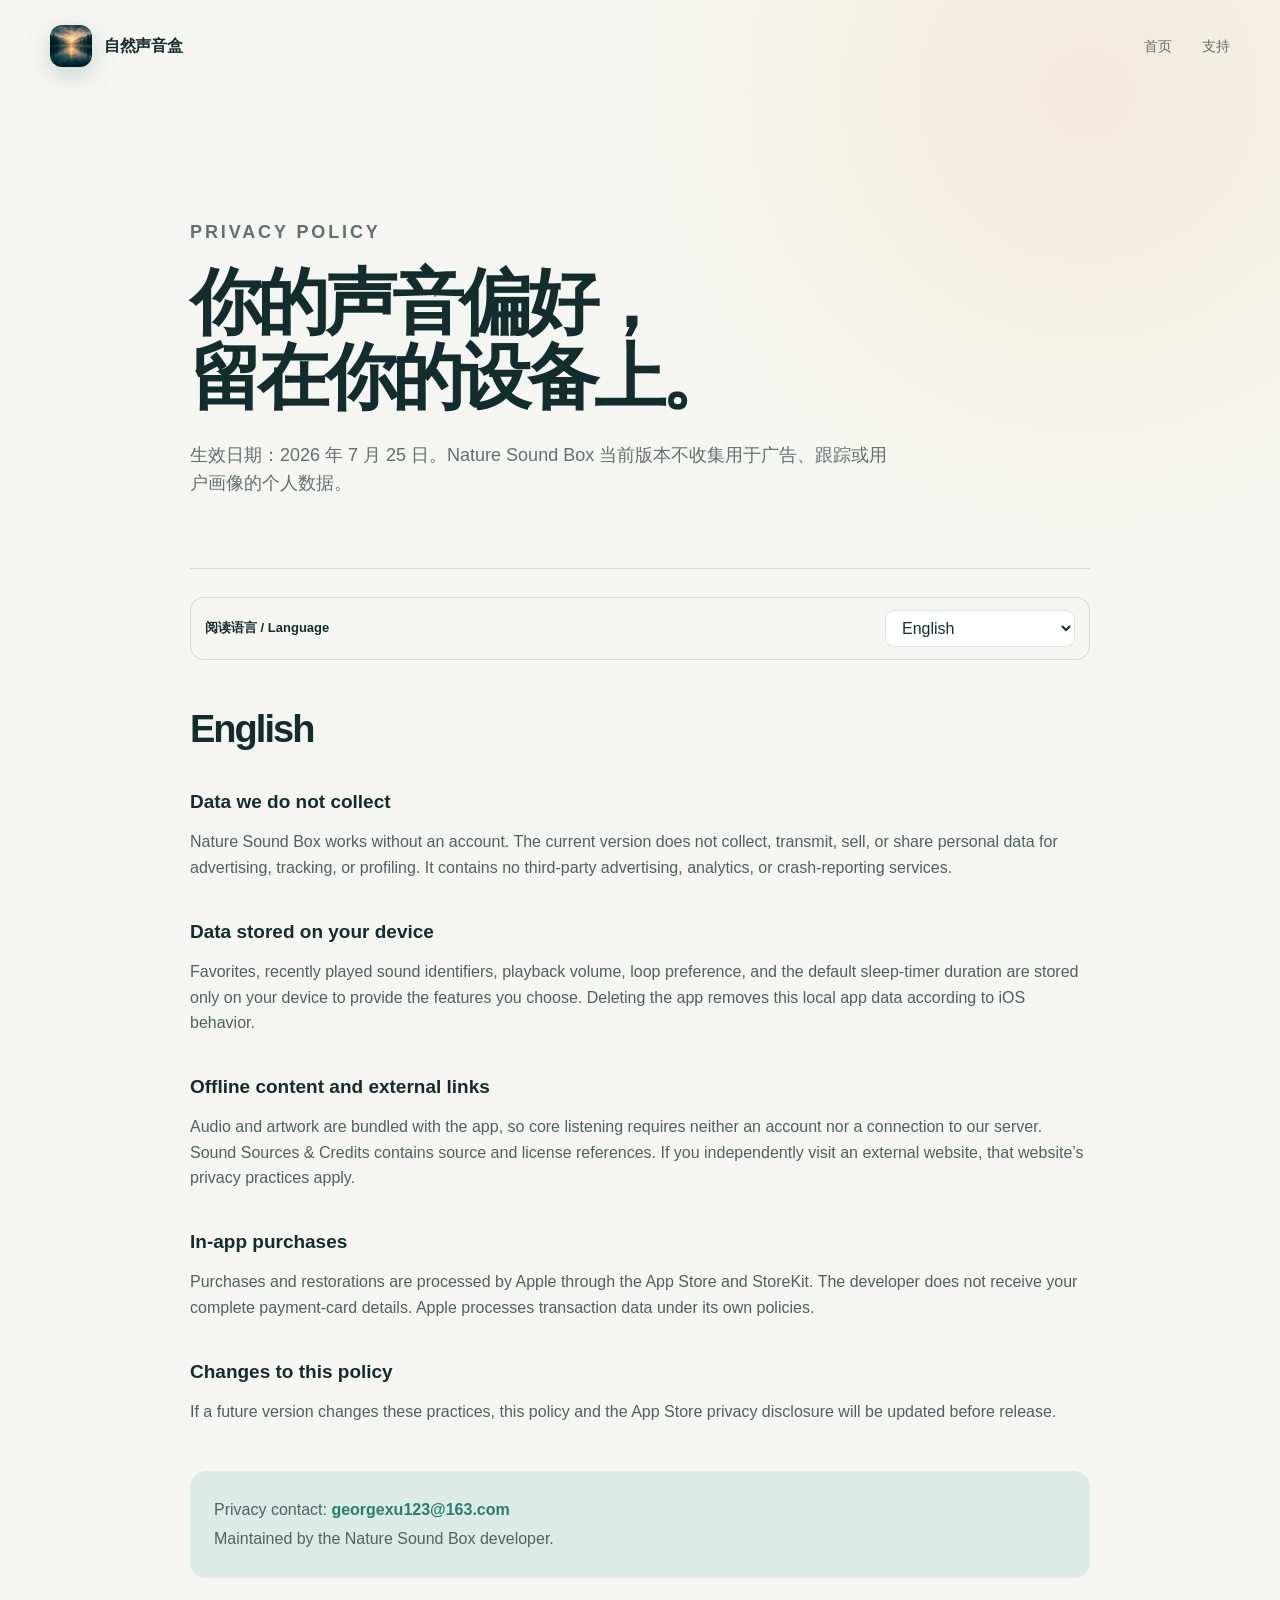
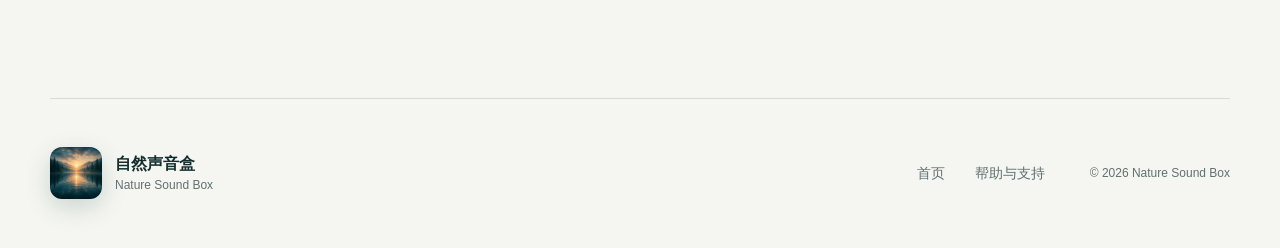
==== privacy.html @ 49402b02 "launch Nature Sound Box website" ====
<!doctype html>
<html lang="zh-CN">
<head>
  <meta charset="utf-8">
  <meta name="viewport" content="width=device-width, initial-scale=1">
  <meta name="theme-color" content="#0b3b3d">
  <meta name="description" content="自然声音盒隐私政策。当前版本无需账户，不包含广告、分析、跟踪或用户画像。">
  <title>隐私政策 · 自然声音盒</title>
  <link rel="icon" href="assets/app-icon.png">
  <link rel="stylesheet" href="styles.css">
</head>
<body>
  <header class="site-header">
    <a class="brand" href="/">
      <img src="assets/app-icon.png" alt="" width="42" height="42">
      <span>自然声音盒</span>
    </a>
    <nav aria-label="主要导航"><a href="/">首页</a><a href="support.html">支持</a></nav>
  </header>

  <main class="document-main">
    <header class="document-hero">
      <p class="eyebrow">PRIVACY POLICY</p>
      <h1>你的声音偏好，<br>留在你的设备上。</h1>
      <p>生效日期：2026 年 7 月 25 日。Nature Sound Box 当前版本不收集用于广告、跟踪或用户画像的个人数据。</p>
    </header>

    <div class="language-picker">
      <label for="language">阅读语言 / Language</label>
      <select id="language">
        <option value="zh-CN">简体中文</option>
        <option value="zh-TW">繁體中文</option>
        <option value="en">English</option>
        <option value="ja">日本語</option>
        <option value="ko">한국어</option>
        <option value="ru">Русский</option>
        <option value="de">Deutsch</option>
        <option value="fr">Français</option>
      </select>
    </div>

    <article class="legal-section" data-language="zh-CN">
      <h2>简体中文</h2>
      <h3>我们不收集什么</h3>
      <p>自然声音盒无需注册账户即可使用。当前版本不会为了广告、跟踪或用户画像而收集、传输、出售或共享个人数据，也不包含第三方广告、行为分析或崩溃上报服务。</p>
      <h3>设备本地数据</h3>
      <p>收藏、最近播放的声音标识、播放音量、循环偏好和默认睡眠定时器时长只保存在你的设备本地，用于提供你主动使用的功能。根据 iOS 的行为，删除 App 时，这些本地数据也会被移除。</p>
      <h3>离线内容与外部链接</h3>
      <p>内置音频和图片均随 App 打包，核心聆听不需要账户，也不连接我们的服务器。“声音来源与致谢”中保留音频来源与许可信息；如果你自行访问外部来源网站，则适用该网站的隐私规则。</p>
      <h3>应用内购买</h3>
      <p>购买与恢复购买由 Apple 的 App Store 和 StoreKit 处理。开发者不会收到你的完整支付卡信息。Apple 对交易数据的处理受 Apple 自身政策约束。</p>
      <h3>政策更新</h3>
      <p>如果未来版本改变这些做法，我们会在发布前更新本政策和 App Store 隐私披露。</p>
      <div class="legal-meta"><p>隐私问题请联系：<a href="mailto:georgexu123@163.com">georgexu123@163.com</a></p><p>维护者：Nature Sound Box 开发者</p></div>
    </article>

    <article class="legal-section" data-language="zh-TW">
      <h2>繁體中文</h2>
      <h3>我們不會收集的資料</h3>
      <p>自然聲音盒無需註冊帳號即可使用。目前版本不會為廣告、追蹤或使用者分析而收集、傳輸、出售或分享個人資料，也不包含第三方廣告、分析或當機回報服務。</p>
      <h3>裝置上的本機資料</h3>
      <p>收藏、最近播放的聲音識別碼、播放音量、循環偏好與預設睡眠定時器長度只會儲存在你的裝置上，用於提供你主動使用的功能。依照 iOS 的運作方式，刪除 App 時也會移除這些資料。</p>
      <h3>離線內容與外部連結</h3>
      <p>內建音訊與圖片均隨 App 提供，核心聆聽不需要帳號，也不會連線至我們的伺服器。「聲音來源與致謝」保留音訊出處與授權資訊；若你自行前往外部網站，則適用該網站的隱私權政策。</p>
      <h3>App 內購買</h3>
      <p>購買與回復購買由 Apple App Store 與 StoreKit 處理。開發者不會收到你的完整付款卡資料；Apple 對交易資料的處理受其自身政策約束。</p>
      <h3>政策更新</h3>
      <p>若未來版本改變這些做法，我們會在發布前更新本政策與 App Store 隱私權揭露。</p>
      <div class="legal-meta"><p>隱私權問題請聯絡：<a href="mailto:georgexu123@163.com">georgexu123@163.com</a></p><p>維護者：Nature Sound Box 開發者</p></div>
    </article>

    <article class="legal-section active" data-language="en">
      <h2>English</h2>
      <h3>Data we do not collect</h3>
      <p>Nature Sound Box works without an account. The current version does not collect, transmit, sell, or share personal data for advertising, tracking, or profiling. It contains no third-party advertising, analytics, or crash-reporting services.</p>
      <h3>Data stored on your device</h3>
      <p>Favorites, recently played sound identifiers, playback volume, loop preference, and the default sleep-timer duration are stored only on your device to provide the features you choose. Deleting the app removes this local app data according to iOS behavior.</p>
      <h3>Offline content and external links</h3>
      <p>Audio and artwork are bundled with the app, so core listening requires neither an account nor a connection to our server. Sound Sources &amp; Credits contains source and license references. If you independently visit an external website, that website’s privacy practices apply.</p>
      <h3>In-app purchases</h3>
      <p>Purchases and restorations are processed by Apple through the App Store and StoreKit. The developer does not receive your complete payment-card details. Apple processes transaction data under its own policies.</p>
      <h3>Changes to this policy</h3>
      <p>If a future version changes these practices, this policy and the App Store privacy disclosure will be updated before release.</p>
      <div class="legal-meta"><p>Privacy contact: <a href="mailto:georgexu123@163.com">georgexu123@163.com</a></p><p>Maintained by the Nature Sound Box developer.</p></div>
    </article>

    <article class="legal-section" data-language="ja">
      <h2>日本語</h2>
      <h3>収集しないデータ</h3>
      <p>自然音ボックスはアカウント登録なしで利用できます。現在のバージョンでは、広告、追跡、プロファイリングを目的として個人データを収集、送信、販売、共有しません。第三者広告、アクセス解析、クラッシュ報告サービスも含まれていません。</p>
      <h3>端末内に保存されるデータ</h3>
      <p>お気に入り、最近再生した音源の識別情報、音量、ループ設定、スリープタイマーの初期時間は端末内にのみ保存されます。アプリを削除すると、iOS の仕組みに従ってこれらのデータも削除されます。</p>
      <h3>オフラインコンテンツと外部リンク</h3>
      <p>音源と画像はアプリに同梱され、基本再生にアカウントや当社サーバーへの接続は必要ありません。外部の出典サイトを開いた場合は、そのサイトのプライバシーポリシーが適用されます。</p>
      <h3>アプリ内購入</h3>
      <p>購入と購入履歴の復元は Apple の App Store と StoreKit が処理します。開発者が完全な決済カード情報を受け取ることはありません。</p>
      <h3>本ポリシーの変更</h3>
      <p>今後取り扱いを変更する場合は、該当バージョンの公開前に本ポリシーと App Store のプライバシー情報を更新します。</p>
      <div class="legal-meta"><p>お問い合わせ：<a href="mailto:georgexu123@163.com">georgexu123@163.com</a></p><p>管理者：Nature Sound Box 開発者</p></div>
    </article>

    <article class="legal-section" data-language="ko">
      <h2>한국어</h2>
      <h3>수집하지 않는 데이터</h3>
      <p>자연 소리 상자는 계정 없이 이용할 수 있습니다. 현재 버전은 광고, 추적 또는 사용자 프로파일링을 목적으로 개인정보를 수집, 전송, 판매 또는 공유하지 않으며 제3자 광고, 분석 또는 충돌 보고 서비스도 포함하지 않습니다.</p>
      <h3>기기에 저장되는 데이터</h3>
      <p>즐겨찾기, 최근 재생한 소리의 식별 정보, 음량, 반복 설정과 기본 수면 타이머 시간은 사용자가 선택한 기능을 제공하기 위해 기기에만 저장됩니다. 앱을 삭제하면 iOS의 동작 방식에 따라 이러한 데이터도 삭제됩니다.</p>
      <h3>오프라인 콘텐츠와 외부 링크</h3>
      <p>음원과 이미지는 앱에 포함되어 기본 재생에 계정이나 당사 서버 연결이 필요하지 않습니다. 외부 출처 웹사이트를 방문하면 해당 웹사이트의 개인정보 처리방침이 적용됩니다.</p>
      <h3>앱 내 구입</h3>
      <p>구입과 구입 복원은 Apple App Store 및 StoreKit에서 처리합니다. 개발자는 사용자의 전체 결제 카드 정보를 받지 않습니다.</p>
      <h3>방침 변경</h3>
      <p>향후 이러한 방침이 바뀌면 해당 버전을 출시하기 전에 본 방침과 App Store 개인정보 공개 내용을 업데이트합니다.</p>
      <div class="legal-meta"><p>개인정보 문의: <a href="mailto:georgexu123@163.com">georgexu123@163.com</a></p><p>관리자: Nature Sound Box 개발자</p></div>
    </article>

    <article class="legal-section" data-language="ru">
      <h2>Русский</h2>
      <h3>Какие данные мы не собираем</h3>
      <p>Приложение «Звуки природы» работает без учётной записи. Текущая версия не собирает, не передаёт, не продаёт и не предоставляет персональные данные для рекламы, отслеживания или профилирования. В ней нет сторонней рекламы, аналитики и сервисов отправки отчётов о сбоях.</p>
      <h3>Данные на устройстве</h3>
      <p>Избранное, идентификаторы недавно прослушанных звуков, громкость, настройка повтора и длительность таймера сна хранятся только на устройстве. При удалении приложения эти данные удаляются в соответствии с правилами iOS.</p>
      <h3>Офлайн-контент и внешние ссылки</h3>
      <p>Аудиозаписи и изображения входят в состав приложения, поэтому для прослушивания не нужны учётная запись или подключение к нашему серверу. При переходе на внешний сайт действует политика этого сайта.</p>
      <h3>Покупки в приложении</h3>
      <p>Покупки и их восстановление обрабатываются Apple через App Store и StoreKit. Разработчик не получает полные данные вашей платёжной карты.</p>
      <h3>Изменения политики</h3>
      <p>Если эти правила изменятся, мы обновим политику и сведения о конфиденциальности в App Store до выпуска соответствующей версии.</p>
      <div class="legal-meta"><p>Вопросы: <a href="mailto:georgexu123@163.com">georgexu123@163.com</a></p><p>Ответственный: разработчик Nature Sound Box.</p></div>
    </article>

    <article class="legal-section" data-language="de">
      <h2>Deutsch</h2>
      <h3>Nicht erhobene Daten</h3>
      <p>Die Naturklangbox funktioniert ohne Konto. Die aktuelle Version erhebt, überträgt, verkauft oder teilt keine personenbezogenen Daten für Werbung, Tracking oder Nutzerprofile. Sie enthält keine Werbung, Analysedienste oder Absturzberichte von Drittanbietern.</p>
      <h3>Lokal gespeicherte Daten</h3>
      <p>Favoriten, Kennungen zuletzt abgespielter Klänge, Lautstärke, Wiederholung und die Standarddauer des Sleep-Timers werden nur auf Ihrem Gerät gespeichert. Beim Löschen der App werden diese Daten entsprechend dem Verhalten von iOS entfernt.</p>
      <h3>Offline-Inhalte und externe Links</h3>
      <p>Audio und Bilder sind in der App enthalten. Für die Wiedergabe sind weder ein Konto noch eine Verbindung zu unserem Server erforderlich. Beim Öffnen einer externen Website gilt deren Datenschutzerklärung.</p>
      <h3>In-App-Käufe</h3>
      <p>Käufe und Wiederherstellungen werden von Apple über den App Store und StoreKit verarbeitet. Der Entwickler erhält keine vollständigen Zahlungskartendaten.</p>
      <h3>Änderungen</h3>
      <p>Falls sich diese Praktiken ändern, aktualisieren wir diese Erklärung und die Datenschutzangaben im App Store vor Veröffentlichung der betreffenden Version.</p>
      <div class="legal-meta"><p>Datenschutzkontakt: <a href="mailto:georgexu123@163.com">georgexu123@163.com</a></p><p>Verantwortlich: Entwickler von Nature Sound Box.</p></div>
    </article>

    <article class="legal-section" data-language="fr">
      <h2>Français</h2>
      <h3>Données que nous ne collectons pas</h3>
      <p>Boîte à sons naturels fonctionne sans compte. La version actuelle ne collecte, ne transmet, ne vend et ne partage aucune donnée personnelle à des fins publicitaires, de suivi ou de profilage. Elle n’intègre aucun service tiers de publicité, d’analyse ou de rapport de plantage.</p>
      <h3>Données conservées sur l’appareil</h3>
      <p>Les favoris, les identifiants des sons récemment écoutés, le volume, la lecture en boucle et la durée du minuteur sont conservés uniquement sur votre appareil. La suppression de l’app entraîne leur suppression conformément au fonctionnement d’iOS.</p>
      <h3>Contenu hors ligne et liens externes</h3>
      <p>Les sons et les images sont intégrés à l’app : l’écoute ne nécessite donc ni compte ni connexion à notre serveur. Si vous ouvrez un site externe, la politique de ce site s’applique.</p>
      <h3>Achats intégrés</h3>
      <p>Les achats et leur restauration sont traités par Apple via l’App Store et StoreKit. Le développeur ne reçoit pas les données complètes de votre carte de paiement.</p>
      <h3>Modification de cette politique</h3>
      <p>Si ces pratiques changent, nous mettrons à jour la présente politique et les informations de confidentialité de l’App Store avant la sortie de la version concernée.</p>
      <div class="legal-meta"><p>Contact : <a href="mailto:georgexu123@163.com">georgexu123@163.com</a></p><p>Responsable : développeur de Nature Sound Box.</p></div>
    </article>
  </main>

  <footer>
    <div><img src="assets/app-icon.png" alt="" width="52" height="52"><div><strong>自然声音盒</strong><span>Nature Sound Box</span></div></div>
    <nav><a href="/">首页</a><a href="support.html">帮助与支持</a></nav>
    <p>© 2026 Nature Sound Box</p>
  </footer>
  <script src="legal.js"></script>
</body>
</html>
---- styles.css ----
:root {
  --ink: #132d2e;
  --muted: #617071;
  --paper: #f5f6f1;
  --white: #fff;
  --mint: #dcebe6;
  --teal: #287d70;
  --deep: #0b3b3d;
  --gold: #dca968;
  --line: rgba(19, 45, 46, .13);
  --shadow: 0 24px 70px rgba(11, 59, 61, .15);
}

* { box-sizing: border-box; }

html { scroll-behavior: smooth; }

body {
  margin: 0;
  color: var(--ink);
  background:
    radial-gradient(circle at 85% 5%, rgba(220, 169, 104, .16), transparent 28rem),
    var(--paper);
  font-family: -apple-system, BlinkMacSystemFont, "Segoe UI", "Noto Sans SC", sans-serif;
  line-height: 1.6;
  -webkit-font-smoothing: antialiased;
}

a { color: inherit; text-decoration: none; }
img { display: block; max-width: 100%; }

.site-header,
main > section,
footer {
  width: min(1180px, calc(100% - 48px));
  margin-inline: auto;
}

.site-header {
  height: 92px;
  display: flex;
  align-items: center;
  justify-content: space-between;
}

.brand {
  display: inline-flex;
  align-items: center;
  gap: 12px;
  font-weight: 750;
  letter-spacing: -.02em;
}

.brand img,
footer img { border-radius: 12px; box-shadow: 0 8px 24px rgba(11, 59, 61, .18); }

.site-header nav,
footer nav { display: flex; align-items: center; gap: 30px; }
.site-header nav a, footer nav a { color: var(--muted); font-size: 14px; }
.site-header nav a:hover, footer nav a:hover { color: var(--teal); }

.hero {
  min-height: 700px;
  padding: 64px 0 92px;
  display: grid;
  grid-template-columns: 1.03fr .97fr;
  gap: 72px;
  align-items: center;
}

.eyebrow {
  margin: 0 0 18px;
  color: var(--teal);
  font-size: 12px;
  font-weight: 800;
  letter-spacing: .16em;
}

h1, h2, h3, p { margin-top: 0; }

h1 {
  margin-bottom: 26px;
  font-size: clamp(54px, 7vw, 88px);
  line-height: 1.04;
  letter-spacing: -.065em;
  font-weight: 760;
}

h1 span { color: var(--teal); }

.hero-lead {
  max-width: 600px;
  margin-bottom: 34px;
  color: var(--muted);
  font-size: 19px;
}

.hero-actions { display: flex; align-items: center; gap: 25px; flex-wrap: wrap; }

.store-button {
  display: inline-flex;
  align-items: center;
  min-height: 52px;
  padding: 0 24px;
  color: var(--white);
  background: var(--deep);
  border-radius: 14px;
  font-weight: 700;
  box-shadow: 0 14px 30px rgba(11, 59, 61, .18);
}

.text-link {
  color: var(--teal);
  font-weight: 700;
}

.text-link span { margin-left: 6px; transition: transform .2s ease; display: inline-block; }
.text-link:hover span { transform: translateX(4px); }

.trust-list {
  display: flex;
  gap: 22px;
  flex-wrap: wrap;
  margin: 34px 0 0;
  padding: 0;
  list-style: none;
  color: var(--muted);
  font-size: 13px;
}

.trust-list li::before { content: "✓"; margin-right: 7px; color: var(--teal); font-weight: 800; }

.hero-art {
  position: relative;
  max-width: 510px;
  justify-self: end;
}

.hero-art > img {
  width: 100%;
  aspect-ratio: 1;
  border-radius: 28%;
  box-shadow: var(--shadow);
}

.now-playing {
  position: absolute;
  right: -30px;
  bottom: 40px;
  min-width: 228px;
  padding: 16px 20px;
  display: flex;
  align-items: center;
  gap: 13px;
  color: var(--white);
  background: rgba(8, 41, 43, .86);
  border: 1px solid rgba(255, 255, 255, .18);
  border-radius: 18px;
  box-shadow: 0 20px 45px rgba(7, 40, 42, .25);
  backdrop-filter: blur(18px);
}

.now-playing strong, .now-playing span { display: block; }
.now-playing strong { font-size: 14px; }
.now-playing div > span { color: rgba(255,255,255,.68); font-size: 12px; }

.pulse {
  width: 13px;
  height: 13px;
  border-radius: 50%;
  background: #71d6c3;
  box-shadow: 0 0 0 7px rgba(113, 214, 195, .14);
}

.manifesto {
  padding: 112px 0;
  display: grid;
  grid-template-columns: 100px 1fr;
  border-top: 1px solid var(--line);
}

.section-number { color: var(--teal); font-size: 12px; font-weight: 800; letter-spacing: .15em; }
.manifesto > div { max-width: 900px; }

h2 {
  margin-bottom: 24px;
  font-size: clamp(38px, 5vw, 62px);
  line-height: 1.13;
  letter-spacing: -.052em;
}

.manifesto div p {
  max-width: 680px;
  color: var(--muted);
  font-size: 18px;
}

.soundscapes, .features { padding: 110px 0; }

.section-heading {
  margin-bottom: 48px;
  display: flex;
  align-items: end;
  justify-content: space-between;
  gap: 40px;
}

.section-heading h2 { margin-bottom: 0; }
.section-heading > p { max-width: 440px; margin-bottom: 6px; color: var(--muted); }

.scene-grid {
  display: grid;
  grid-template-columns: repeat(3, 1fr);
  gap: 22px;
}

.scene-card {
  position: relative;
  min-height: 520px;
  overflow: hidden;
  border-radius: 26px;
  background: var(--deep);
  box-shadow: 0 20px 46px rgba(11, 59, 61, .12);
}

.scene-card::after {
  content: "";
  position: absolute;
  inset: 0;
  background: linear-gradient(to top, rgba(4, 31, 33, .88), rgba(4, 31, 33, 0) 62%);
}

.scene-card img { width: 100%; height: 100%; object-fit: cover; transition: transform .7s ease; }
.scene-card:hover img { transform: scale(1.035); }

.scene-card div { position: absolute; z-index: 1; left: 28px; right: 28px; bottom: 28px; color: white; }
.scene-card span { font-size: 12px; color: #83d8c8; font-weight: 800; letter-spacing: .08em; }
.scene-card h3 { margin: 5px 0 2px; font-size: 28px; }
.scene-card p { margin: 0; color: rgba(255,255,255,.7); font-size: 14px; }

.feature-grid {
  display: grid;
  grid-template-columns: repeat(4, 1fr);
  border-top: 1px solid var(--line);
  border-left: 1px solid var(--line);
}

.feature-grid article {
  min-height: 270px;
  padding: 32px;
  border-right: 1px solid var(--line);
  border-bottom: 1px solid var(--line);
}

.feature-grid span { color: var(--teal); font-size: 12px; font-weight: 800; }
.feature-grid h3 { margin: 60px 0 10px; font-size: 22px; letter-spacing: -.025em; }
.feature-grid p { color: var(--muted); font-size: 14px; }

.privacy-callout {
  width: min(1180px, calc(100% - 48px));
  margin-top: 90px;
  margin-bottom: 100px;
  padding: 74px;
  display: grid;
  grid-template-columns: 1.1fr .9fr;
  gap: 70px;
  color: var(--white);
  background: var(--deep);
  border-radius: 30px;
}

.privacy-callout .eyebrow { color: #80d9c8; }
.privacy-callout h2 { margin: 0; font-size: clamp(34px, 4vw, 50px); }
.privacy-callout > div:last-child { align-self: end; }
.privacy-callout > div:last-child p { color: rgba(255,255,255,.7); }
.text-link.light { color: #8be1d0; }

footer {
  min-height: 150px;
  padding: 44px 0;
  display: grid;
  grid-template-columns: 1fr auto auto;
  align-items: center;
  gap: 45px;
  border-top: 1px solid var(--line);
}

footer > div { display: flex; align-items: center; gap: 13px; }
footer strong, footer span { display: block; }
footer span { color: var(--muted); font-size: 12px; }
footer > p { margin: 0; color: var(--muted); font-size: 12px; }

.document-main { width: min(900px, calc(100% - 48px)); margin: 56px auto 120px; }
.document-hero { padding: 70px 0 52px; border-bottom: 1px solid var(--line); }
.document-hero h1 { max-width: 800px; font-size: clamp(44px, 7vw, 72px); }
.document-hero p { max-width: 700px; color: var(--muted); font-size: 18px; }

.language-picker {
  position: sticky;
  z-index: 10;
  top: 16px;
  margin: 28px 0 48px;
  padding: 12px 14px;
  display: flex;
  align-items: center;
  justify-content: space-between;
  background: rgba(245, 246, 241, .9);
  border: 1px solid var(--line);
  border-radius: 14px;
  backdrop-filter: blur(18px);
}

.language-picker label { font-size: 13px; font-weight: 700; }
.language-picker select {
  min-width: 190px;
  padding: 8px 34px 8px 12px;
  color: var(--ink);
  background: var(--white);
  border: 1px solid var(--line);
  border-radius: 9px;
  font: inherit;
}

.legal-section { display: none; }
.legal-section.active { display: block; }
.legal-section h2 { margin: 0 0 34px; font-size: 38px; }
.legal-section h3 { margin: 36px 0 12px; font-size: 19px; }
.legal-section p, .legal-section li { color: #4e6162; }
.legal-section ul { padding-left: 22px; }
.legal-meta {
  margin-top: 46px;
  padding: 22px 24px;
  background: var(--mint);
  border-radius: 16px;
}
.legal-meta p { margin: 4px 0; }
.legal-meta a { color: var(--teal); font-weight: 700; }

@media (max-width: 900px) {
  .hero { grid-template-columns: 1fr; min-height: auto; padding-top: 36px; }
  .hero-art { width: min(78vw, 500px); justify-self: center; }
  .scene-grid { grid-template-columns: 1fr; }
  .scene-card { min-height: 460px; }
  .feature-grid { grid-template-columns: repeat(2, 1fr); }
  .privacy-callout { grid-template-columns: 1fr; padding: 52px; }
  footer { grid-template-columns: 1fr; }
}

@media (max-width: 620px) {
  .site-header, main > section, footer { width: min(100% - 30px, 1180px); }
  .site-header { height: 76px; }
  .site-header nav { gap: 15px; }
  .site-header nav a:first-child { display: none; }
  .hero { gap: 52px; padding-bottom: 70px; }
  h1 { font-size: 50px; }
  .hero-lead { font-size: 17px; }
  .hero-art { width: calc(100% - 36px); }
  .now-playing { right: -14px; bottom: 25px; min-width: 205px; }
  .manifesto { grid-template-columns: 1fr; padding: 76px 0; }
  .section-heading { display: block; }
  .section-heading > p { margin-top: 22px; }
  .soundscapes, .features { padding: 76px 0; }
  .feature-grid { grid-template-columns: 1fr; }
  .privacy-callout { width: calc(100% - 30px); margin-block: 60px; padding: 36px 28px; gap: 34px; }
  footer nav { align-items: flex-start; flex-direction: column; gap: 10px; }
  .document-main { width: calc(100% - 30px); margin-top: 25px; }
  .document-hero { padding-top: 40px; }
  .language-picker { align-items: flex-start; gap: 10px; flex-direction: column; }
  .language-picker select { width: 100%; }
}

@media (prefers-reduced-motion: reduce) {
  html { scroll-behavior: auto; }
  *, *::before, *::after { transition: none !important; }
}
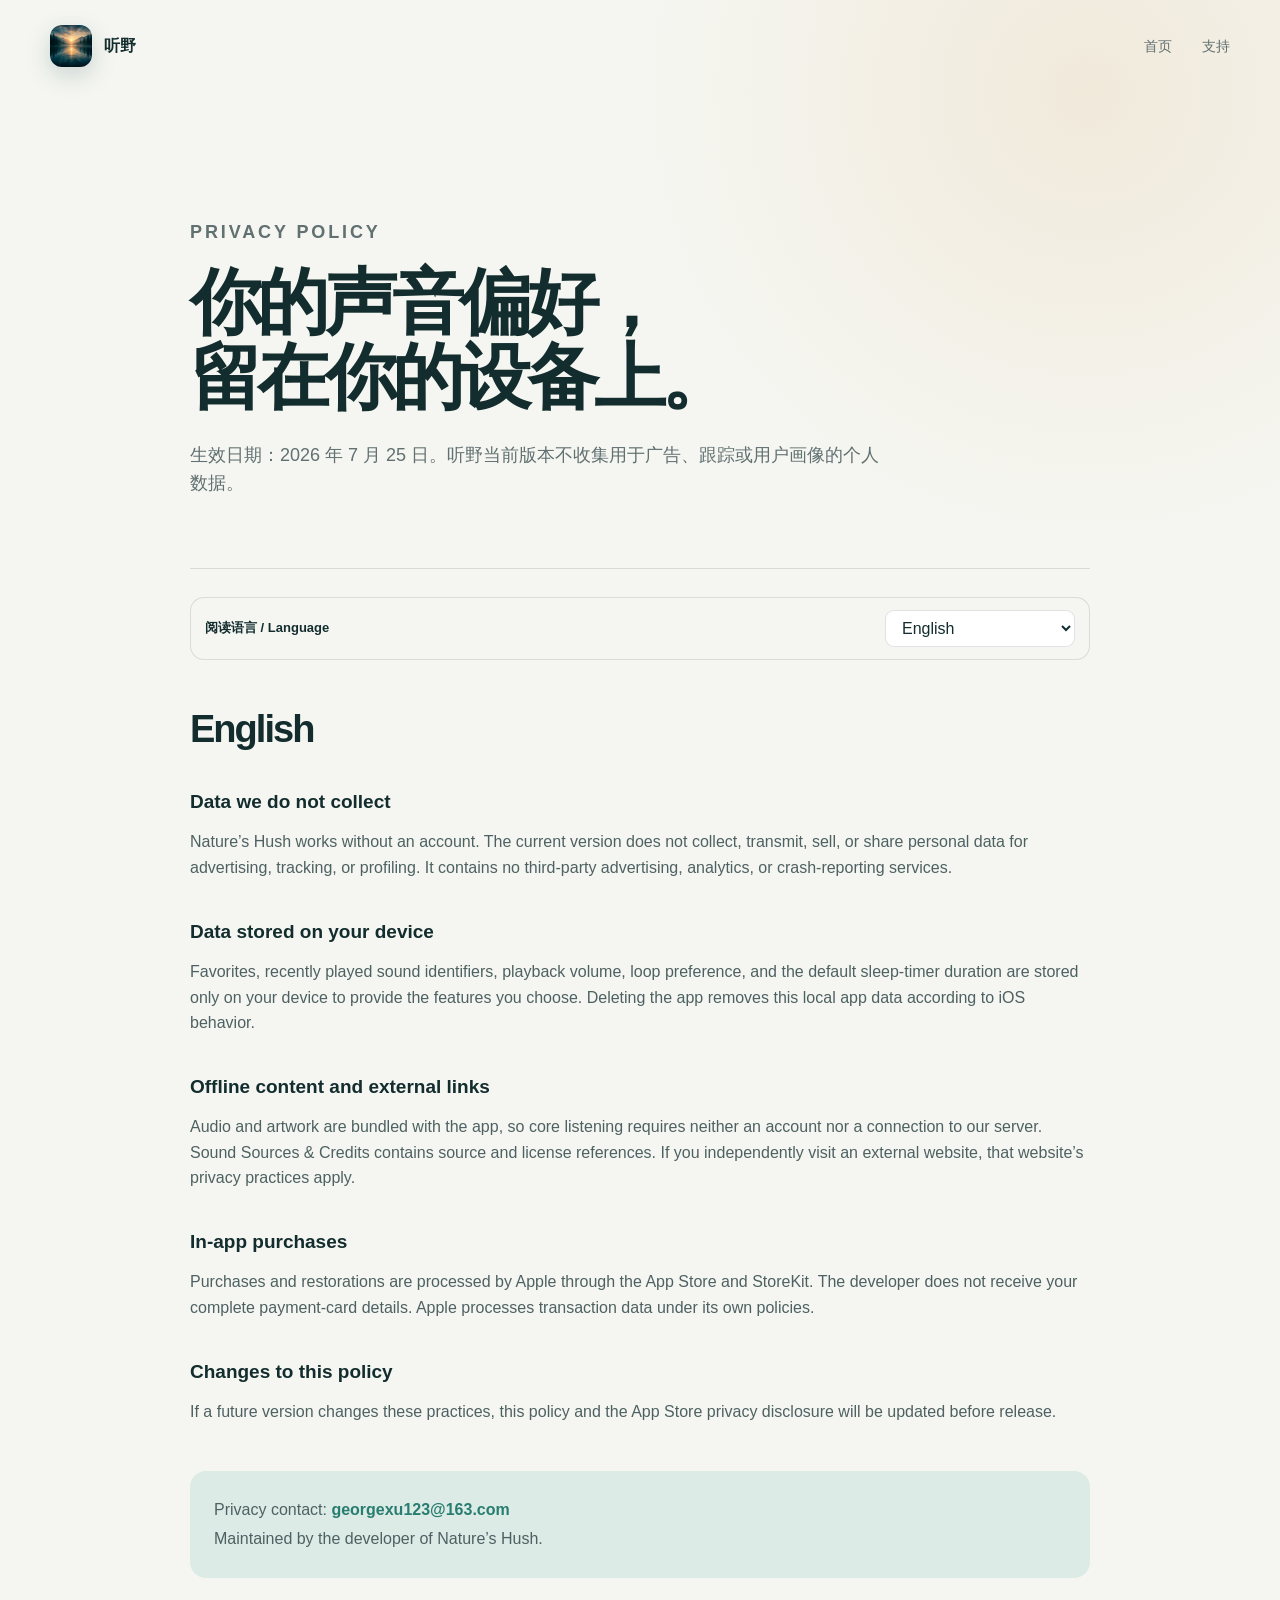
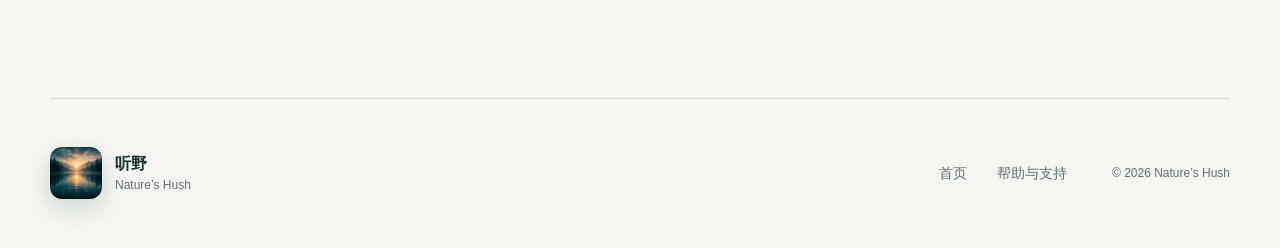
==== commit a3806c87: "adopt localized product names" ====
--- a/privacy.html
+++ b/privacy.html
@@ -4,8 +4,8 @@
   <meta charset="utf-8">
   <meta name="viewport" content="width=device-width, initial-scale=1">
   <meta name="theme-color" content="#0b3b3d">
-  <meta name="description" content="自然声音盒隐私政策。当前版本无需账户，不包含广告、分析、跟踪或用户画像。">
-  <title>隐私政策 · 自然声音盒</title>
+  <meta name="description" content="听野隐私政策。当前版本无需账户，不包含广告、分析、跟踪或用户画像。">
+  <title>隐私政策 · 听野</title>
   <link rel="icon" href="assets/app-icon.png">
   <link rel="stylesheet" href="styles.css">
 </head>
@@ -13,7 +13,7 @@
   <header class="site-header">
     <a class="brand" href="/">
       <img src="assets/app-icon.png" alt="" width="42" height="42">
-      <span>自然声音盒</span>
+      <span>听野</span>
     </a>
     <nav aria-label="主要导航"><a href="/">首页</a><a href="support.html">支持</a></nav>
   </header>
@@ -22,7 +22,7 @@
     <header class="document-hero">
       <p class="eyebrow">PRIVACY POLICY</p>
       <h1>你的声音偏好，<br>留在你的设备上。</h1>
-      <p>生效日期：2026 年 7 月 25 日。Nature Sound Box 当前版本不收集用于广告、跟踪或用户画像的个人数据。</p>
+      <p>生效日期：2026 年 7 月 25 日。听野当前版本不收集用于广告、跟踪或用户画像的个人数据。</p>
     </header>
 
     <div class="language-picker">
@@ -42,7 +42,7 @@
     <article class="legal-section" data-language="zh-CN">
       <h2>简体中文</h2>
       <h3>我们不收集什么</h3>
-      <p>自然声音盒无需注册账户即可使用。当前版本不会为了广告、跟踪或用户画像而收集、传输、出售或共享个人数据，也不包含第三方广告、行为分析或崩溃上报服务。</p>
+      <p>听野无需注册账户即可使用。当前版本不会为了广告、跟踪或用户画像而收集、传输、出售或共享个人数据，也不包含第三方广告、行为分析或崩溃上报服务。</p>
       <h3>设备本地数据</h3>
       <p>收藏、最近播放的声音标识、播放音量、循环偏好和默认睡眠定时器时长只保存在你的设备本地，用于提供你主动使用的功能。根据 iOS 的行为，删除 App 时，这些本地数据也会被移除。</p>
       <h3>离线内容与外部链接</h3>
@@ -51,13 +51,13 @@
       <p>购买与恢复购买由 Apple 的 App Store 和 StoreKit 处理。开发者不会收到你的完整支付卡信息。Apple 对交易数据的处理受 Apple 自身政策约束。</p>
       <h3>政策更新</h3>
       <p>如果未来版本改变这些做法，我们会在发布前更新本政策和 App Store 隐私披露。</p>
-      <div class="legal-meta"><p>隐私问题请联系：<a href="mailto:georgexu123@163.com">georgexu123@163.com</a></p><p>维护者：Nature Sound Box 开发者</p></div>
+      <div class="legal-meta"><p>隐私问题请联系：<a href="mailto:georgexu123@163.com">georgexu123@163.com</a></p><p>维护者：听野开发者</p></div>
     </article>
 
     <article class="legal-section" data-language="zh-TW">
       <h2>繁體中文</h2>
       <h3>我們不會收集的資料</h3>
-      <p>自然聲音盒無需註冊帳號即可使用。目前版本不會為廣告、追蹤或使用者分析而收集、傳輸、出售或分享個人資料，也不包含第三方廣告、分析或當機回報服務。</p>
+      <p>聽野無需註冊帳號即可使用。目前版本不會為廣告、追蹤或使用者分析而收集、傳輸、出售或分享個人資料，也不包含第三方廣告、分析或當機回報服務。</p>
       <h3>裝置上的本機資料</h3>
       <p>收藏、最近播放的聲音識別碼、播放音量、循環偏好與預設睡眠定時器長度只會儲存在你的裝置上，用於提供你主動使用的功能。依照 iOS 的運作方式，刪除 App 時也會移除這些資料。</p>
       <h3>離線內容與外部連結</h3>
@@ -66,13 +66,13 @@
       <p>購買與回復購買由 Apple App Store 與 StoreKit 處理。開發者不會收到你的完整付款卡資料；Apple 對交易資料的處理受其自身政策約束。</p>
       <h3>政策更新</h3>
       <p>若未來版本改變這些做法，我們會在發布前更新本政策與 App Store 隱私權揭露。</p>
-      <div class="legal-meta"><p>隱私權問題請聯絡：<a href="mailto:georgexu123@163.com">georgexu123@163.com</a></p><p>維護者：Nature Sound Box 開發者</p></div>
+      <div class="legal-meta"><p>隱私權問題請聯絡：<a href="mailto:georgexu123@163.com">georgexu123@163.com</a></p><p>維護者：聽野開發者</p></div>
     </article>
 
     <article class="legal-section active" data-language="en">
       <h2>English</h2>
       <h3>Data we do not collect</h3>
-      <p>Nature Sound Box works without an account. The current version does not collect, transmit, sell, or share personal data for advertising, tracking, or profiling. It contains no third-party advertising, analytics, or crash-reporting services.</p>
+      <p>Nature’s Hush works without an account. The current version does not collect, transmit, sell, or share personal data for advertising, tracking, or profiling. It contains no third-party advertising, analytics, or crash-reporting services.</p>
       <h3>Data stored on your device</h3>
       <p>Favorites, recently played sound identifiers, playback volume, loop preference, and the default sleep-timer duration are stored only on your device to provide the features you choose. Deleting the app removes this local app data according to iOS behavior.</p>
       <h3>Offline content and external links</h3>
@@ -81,13 +81,13 @@
       <p>Purchases and restorations are processed by Apple through the App Store and StoreKit. The developer does not receive your complete payment-card details. Apple processes transaction data under its own policies.</p>
       <h3>Changes to this policy</h3>
       <p>If a future version changes these practices, this policy and the App Store privacy disclosure will be updated before release.</p>
-      <div class="legal-meta"><p>Privacy contact: <a href="mailto:georgexu123@163.com">georgexu123@163.com</a></p><p>Maintained by the Nature Sound Box developer.</p></div>
+      <div class="legal-meta"><p>Privacy contact: <a href="mailto:georgexu123@163.com">georgexu123@163.com</a></p><p>Maintained by the developer of Nature’s Hush.</p></div>
     </article>
 
     <article class="legal-section" data-language="ja">
       <h2>日本語</h2>
       <h3>収集しないデータ</h3>
-      <p>自然音ボックスはアカウント登録なしで利用できます。現在のバージョンでは、広告、追跡、プロファイリングを目的として個人データを収集、送信、販売、共有しません。第三者広告、アクセス解析、クラッシュ報告サービスも含まれていません。</p>
+      <p>野の音はアカウント登録なしで利用できます。現在のバージョンでは、広告、追跡、プロファイリングを目的として個人データを収集、送信、販売、共有しません。第三者広告、アクセス解析、クラッシュ報告サービスも含まれていません。</p>
       <h3>端末内に保存されるデータ</h3>
       <p>お気に入り、最近再生した音源の識別情報、音量、ループ設定、スリープタイマーの初期時間は端末内にのみ保存されます。アプリを削除すると、iOS の仕組みに従ってこれらのデータも削除されます。</p>
       <h3>オフラインコンテンツと外部リンク</h3>
@@ -96,13 +96,13 @@
       <p>購入と購入履歴の復元は Apple の App Store と StoreKit が処理します。開発者が完全な決済カード情報を受け取ることはありません。</p>
       <h3>本ポリシーの変更</h3>
       <p>今後取り扱いを変更する場合は、該当バージョンの公開前に本ポリシーと App Store のプライバシー情報を更新します。</p>
-      <div class="legal-meta"><p>お問い合わせ：<a href="mailto:georgexu123@163.com">georgexu123@163.com</a></p><p>管理者：Nature Sound Box 開発者</p></div>
+      <div class="legal-meta"><p>お問い合わせ：<a href="mailto:georgexu123@163.com">georgexu123@163.com</a></p><p>管理者：野の音の開発者</p></div>
     </article>
 
     <article class="legal-section" data-language="ko">
       <h2>한국어</h2>
       <h3>수집하지 않는 데이터</h3>
-      <p>자연 소리 상자는 계정 없이 이용할 수 있습니다. 현재 버전은 광고, 추적 또는 사용자 프로파일링을 목적으로 개인정보를 수집, 전송, 판매 또는 공유하지 않으며 제3자 광고, 분석 또는 충돌 보고 서비스도 포함하지 않습니다.</p>
+      <p>자연의 숨결은 계정 없이 이용할 수 있습니다. 현재 버전은 광고, 추적 또는 사용자 프로파일링을 목적으로 개인정보를 수집, 전송, 판매 또는 공유하지 않으며 제3자 광고, 분석 또는 충돌 보고 서비스도 포함하지 않습니다.</p>
       <h3>기기에 저장되는 데이터</h3>
       <p>즐겨찾기, 최근 재생한 소리의 식별 정보, 음량, 반복 설정과 기본 수면 타이머 시간은 사용자가 선택한 기능을 제공하기 위해 기기에만 저장됩니다. 앱을 삭제하면 iOS의 동작 방식에 따라 이러한 데이터도 삭제됩니다.</p>
       <h3>오프라인 콘텐츠와 외부 링크</h3>
@@ -111,13 +111,13 @@
       <p>구입과 구입 복원은 Apple App Store 및 StoreKit에서 처리합니다. 개발자는 사용자의 전체 결제 카드 정보를 받지 않습니다.</p>
       <h3>방침 변경</h3>
       <p>향후 이러한 방침이 바뀌면 해당 버전을 출시하기 전에 본 방침과 App Store 개인정보 공개 내용을 업데이트합니다.</p>
-      <div class="legal-meta"><p>개인정보 문의: <a href="mailto:georgexu123@163.com">georgexu123@163.com</a></p><p>관리자: Nature Sound Box 개발자</p></div>
+      <div class="legal-meta"><p>개인정보 문의: <a href="mailto:georgexu123@163.com">georgexu123@163.com</a></p><p>관리자: 자연의 숨결 개발자</p></div>
     </article>
 
     <article class="legal-section" data-language="ru">
       <h2>Русский</h2>
       <h3>Какие данные мы не собираем</h3>
-      <p>Приложение «Звуки природы» работает без учётной записи. Текущая версия не собирает, не передаёт, не продаёт и не предоставляет персональные данные для рекламы, отслеживания или профилирования. В ней нет сторонней рекламы, аналитики и сервисов отправки отчётов о сбоях.</p>
+      <p>Приложение «Голоса природы» работает без учётной записи. Текущая версия не собирает, не передаёт, не продаёт и не предоставляет персональные данные для рекламы, отслеживания или профилирования. В ней нет сторонней рекламы, аналитики и сервисов отправки отчётов о сбоях.</p>
       <h3>Данные на устройстве</h3>
       <p>Избранное, идентификаторы недавно прослушанных звуков, громкость, настройка повтора и длительность таймера сна хранятся только на устройстве. При удалении приложения эти данные удаляются в соответствии с правилами iOS.</p>
       <h3>Офлайн-контент и внешние ссылки</h3>
@@ -126,13 +126,13 @@
       <p>Покупки и их восстановление обрабатываются Apple через App Store и StoreKit. Разработчик не получает полные данные вашей платёжной карты.</p>
       <h3>Изменения политики</h3>
       <p>Если эти правила изменятся, мы обновим политику и сведения о конфиденциальности в App Store до выпуска соответствующей версии.</p>
-      <div class="legal-meta"><p>Вопросы: <a href="mailto:georgexu123@163.com">georgexu123@163.com</a></p><p>Ответственный: разработчик Nature Sound Box.</p></div>
+      <div class="legal-meta"><p>Вопросы: <a href="mailto:georgexu123@163.com">georgexu123@163.com</a></p><p>Ответственный: разработчик приложения «Голоса природы».</p></div>
     </article>
 
     <article class="legal-section" data-language="de">
       <h2>Deutsch</h2>
       <h3>Nicht erhobene Daten</h3>
-      <p>Die Naturklangbox funktioniert ohne Konto. Die aktuelle Version erhebt, überträgt, verkauft oder teilt keine personenbezogenen Daten für Werbung, Tracking oder Nutzerprofile. Sie enthält keine Werbung, Analysedienste oder Absturzberichte von Drittanbietern.</p>
+      <p>Naturlauschen funktioniert ohne Konto. Die aktuelle Version erhebt, überträgt, verkauft oder teilt keine personenbezogenen Daten für Werbung, Tracking oder Nutzerprofile. Sie enthält keine Werbung, Analysedienste oder Absturzberichte von Drittanbietern.</p>
       <h3>Lokal gespeicherte Daten</h3>
       <p>Favoriten, Kennungen zuletzt abgespielter Klänge, Lautstärke, Wiederholung und die Standarddauer des Sleep-Timers werden nur auf Ihrem Gerät gespeichert. Beim Löschen der App werden diese Daten entsprechend dem Verhalten von iOS entfernt.</p>
       <h3>Offline-Inhalte und externe Links</h3>
@@ -141,13 +141,13 @@
       <p>Käufe und Wiederherstellungen werden von Apple über den App Store und StoreKit verarbeitet. Der Entwickler erhält keine vollständigen Zahlungskartendaten.</p>
       <h3>Änderungen</h3>
       <p>Falls sich diese Praktiken ändern, aktualisieren wir diese Erklärung und die Datenschutzangaben im App Store vor Veröffentlichung der betreffenden Version.</p>
-      <div class="legal-meta"><p>Datenschutzkontakt: <a href="mailto:georgexu123@163.com">georgexu123@163.com</a></p><p>Verantwortlich: Entwickler von Nature Sound Box.</p></div>
+      <div class="legal-meta"><p>Datenschutzkontakt: <a href="mailto:georgexu123@163.com">georgexu123@163.com</a></p><p>Verantwortlich: Entwickler von Naturlauschen.</p></div>
     </article>
 
     <article class="legal-section" data-language="fr">
       <h2>Français</h2>
       <h3>Données que nous ne collectons pas</h3>
-      <p>Boîte à sons naturels fonctionne sans compte. La version actuelle ne collecte, ne transmet, ne vend et ne partage aucune donnée personnelle à des fins publicitaires, de suivi ou de profilage. Elle n’intègre aucun service tiers de publicité, d’analyse ou de rapport de plantage.</p>
+      <p>Échos nature fonctionne sans compte. La version actuelle ne collecte, ne transmet, ne vend et ne partage aucune donnée personnelle à des fins publicitaires, de suivi ou de profilage. Elle n’intègre aucun service tiers de publicité, d’analyse ou de rapport de plantage.</p>
       <h3>Données conservées sur l’appareil</h3>
       <p>Les favoris, les identifiants des sons récemment écoutés, le volume, la lecture en boucle et la durée du minuteur sont conservés uniquement sur votre appareil. La suppression de l’app entraîne leur suppression conformément au fonctionnement d’iOS.</p>
       <h3>Contenu hors ligne et liens externes</h3>
@@ -156,14 +156,14 @@
       <p>Les achats et leur restauration sont traités par Apple via l’App Store et StoreKit. Le développeur ne reçoit pas les données complètes de votre carte de paiement.</p>
       <h3>Modification de cette politique</h3>
       <p>Si ces pratiques changent, nous mettrons à jour la présente politique et les informations de confidentialité de l’App Store avant la sortie de la version concernée.</p>
-      <div class="legal-meta"><p>Contact : <a href="mailto:georgexu123@163.com">georgexu123@163.com</a></p><p>Responsable : développeur de Nature Sound Box.</p></div>
+      <div class="legal-meta"><p>Contact : <a href="mailto:georgexu123@163.com">georgexu123@163.com</a></p><p>Responsable : développeur d’Échos nature.</p></div>
     </article>
   </main>
 
   <footer>
-    <div><img src="assets/app-icon.png" alt="" width="52" height="52"><div><strong>自然声音盒</strong><span>Nature Sound Box</span></div></div>
+    <div><img src="assets/app-icon.png" alt="" width="52" height="52"><div><strong>听野</strong><span>Nature’s Hush</span></div></div>
     <nav><a href="/">首页</a><a href="support.html">帮助与支持</a></nav>
-    <p>© 2026 Nature Sound Box</p>
+    <p>© 2026 Nature’s Hush</p>
   </footer>
   <script src="legal.js"></script>
 </body>
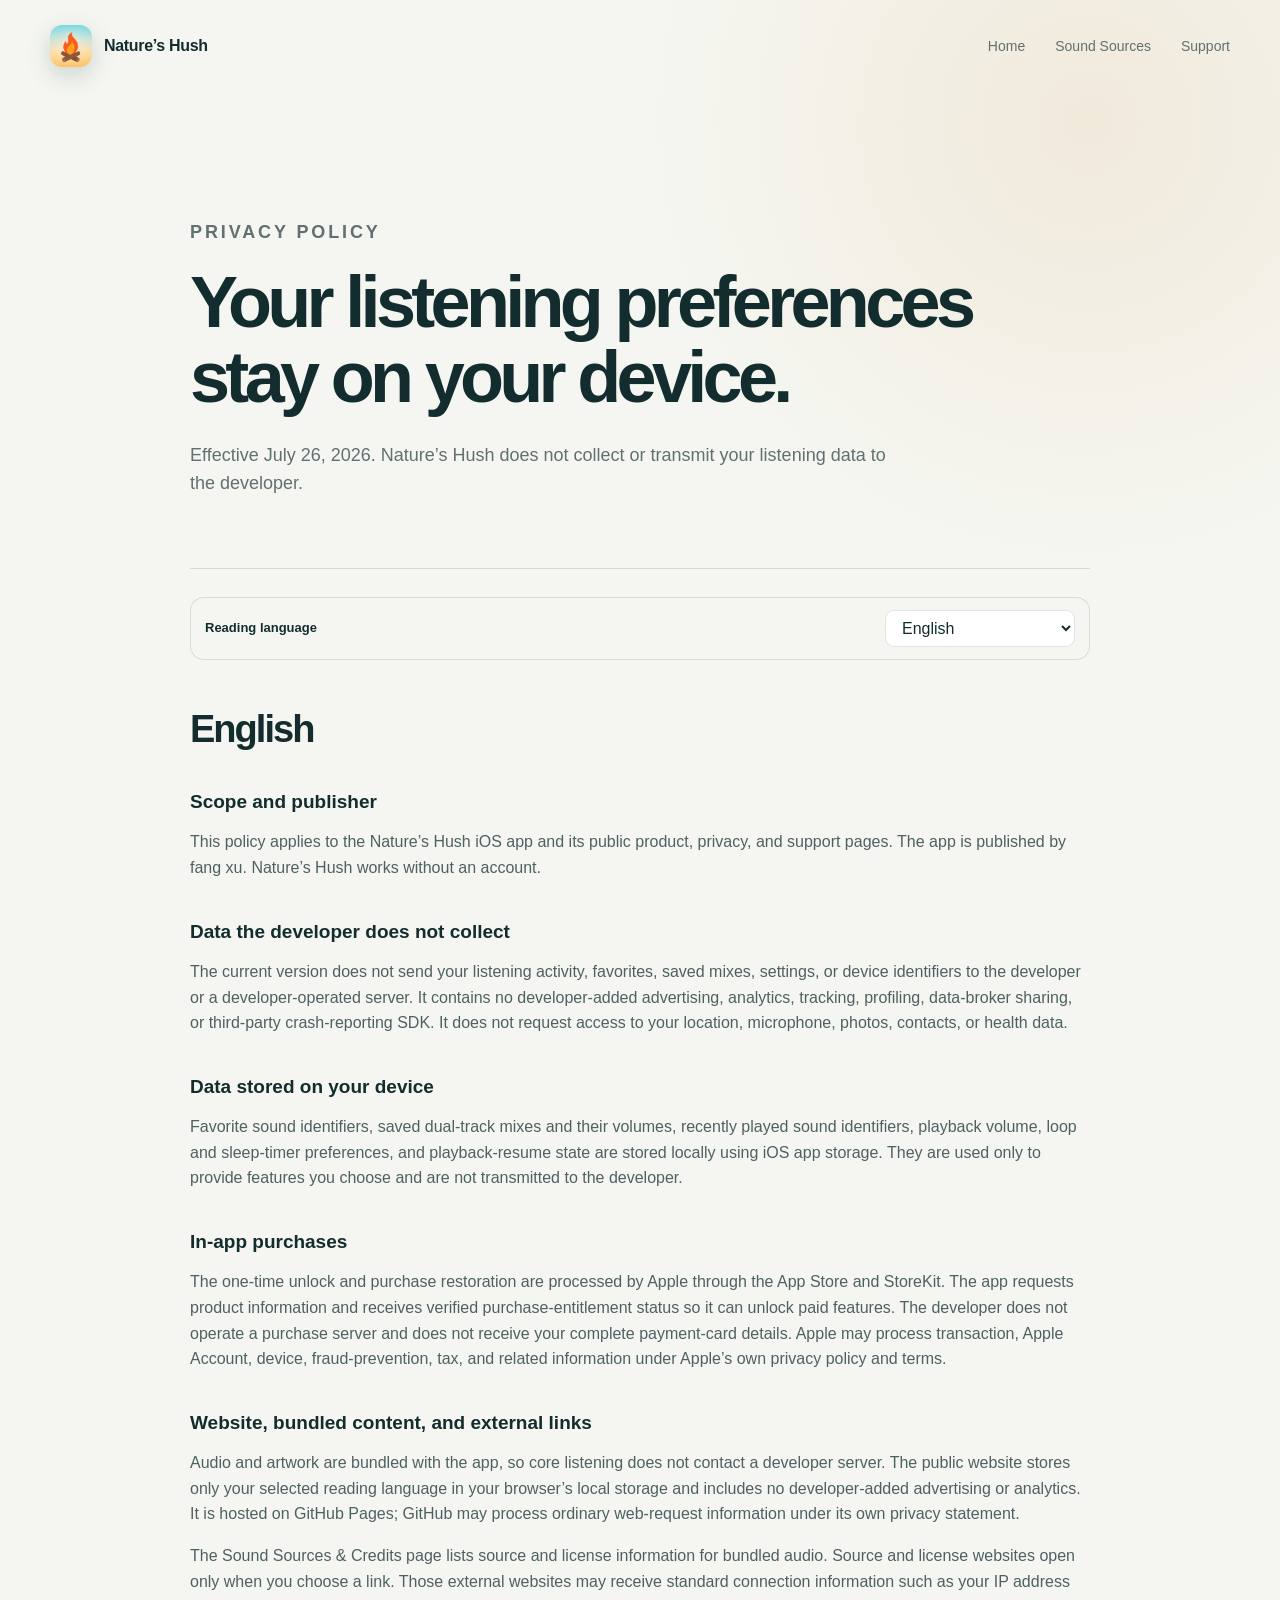
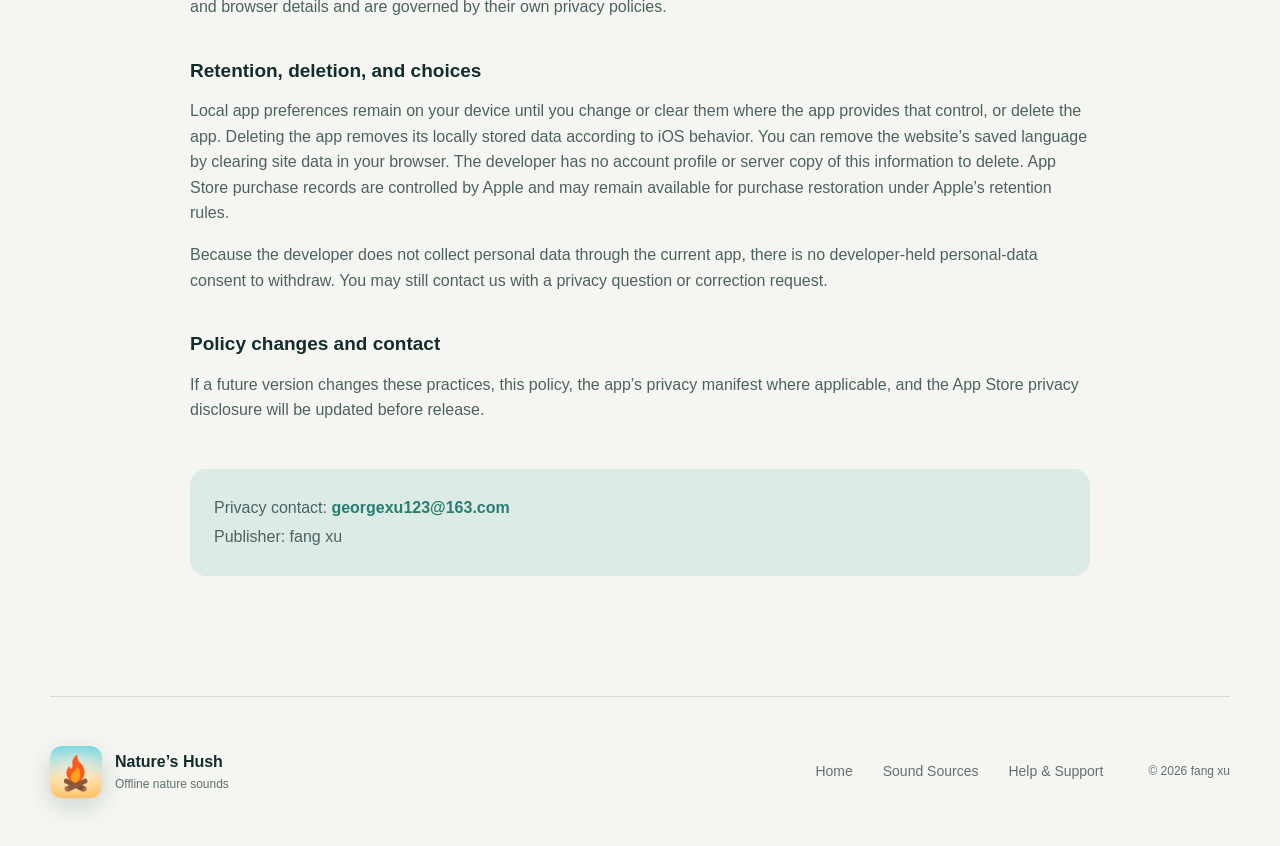
==== commit 2e779098: "publish multilingual privacy and sound sources" ====
--- a/privacy.html
+++ b/privacy.html
@@ -1,32 +1,32 @@
 <!doctype html>
-<html lang="zh-CN">
+<html lang="en">
 <head>
   <meta charset="utf-8">
   <meta name="viewport" content="width=device-width, initial-scale=1">
   <meta name="theme-color" content="#0b3b3d">
-  <meta name="description" content="听野隐私政策。当前版本无需账户，不包含广告、分析、跟踪或用户画像。">
-  <title>隐私政策 · 听野</title>
+  <meta name="description" content="Nature’s Hush requires no account and includes no advertising, tracking, profiling, or third-party analytics.">
+  <title>Privacy Policy · Nature’s Hush</title>
   <link rel="icon" href="assets/app-icon.png">
   <link rel="stylesheet" href="styles.css">
 </head>
-<body>
+<body data-page="privacy">
   <header class="site-header">
-    <a class="brand" href="/">
+    <a class="brand" href="/" aria-label="Nature’s Hush home" data-i18n-aria="common.brandHome">
       <img src="assets/app-icon.png" alt="" width="42" height="42">
-      <span>听野</span>
+      <span data-i18n="common.brand">Nature’s Hush</span>
     </a>
-    <nav aria-label="主要导航"><a href="/">首页</a><a href="support.html">支持</a></nav>
+    <nav aria-label="Main navigation" data-i18n-aria="common.mainNavigation"><a href="/" data-i18n="common.home">Home</a><a href="sources.html" data-i18n="common.soundSources">Sound Sources</a><a href="support.html" data-i18n="common.support">Support</a></nav>
   </header>
 
   <main class="document-main">
     <header class="document-hero">
-      <p class="eyebrow">PRIVACY POLICY</p>
-      <h1>你的声音偏好，<br>留在你的设备上。</h1>
-      <p>生效日期：2026 年 7 月 25 日。听野当前版本不收集用于广告、跟踪或用户画像的个人数据。</p>
+      <p class="eyebrow" data-i18n="privacy.eyebrow">PRIVACY POLICY</p>
+      <h1 data-i18n-html="privacy.heroTitle">Your listening preferences<br>stay on your device.</h1>
+      <p data-i18n="privacy.heroSummary">Effective July 26, 2026. Nature’s Hush does not collect or transmit your listening data to the developer.</p>
     </header>
 
     <div class="language-picker">
-      <label for="language">阅读语言 / Language</label>
+      <label for="language" data-i18n="common.language">Reading language</label>
       <select id="language">
         <option value="zh-CN">简体中文</option>
         <option value="zh-TW">繁體中文</option>
@@ -41,130 +41,203 @@
 
     <article class="legal-section" data-language="zh-CN">
       <h2>简体中文</h2>
-      <h3>我们不收集什么</h3>
-      <p>听野无需注册账户即可使用。当前版本不会为了广告、跟踪或用户画像而收集、传输、出售或共享个人数据，也不包含第三方广告、行为分析或崩溃上报服务。</p>
+      <h3>适用范围与发布者</h3>
+      <p>本政策适用于“听野”iOS App，以及它的产品、隐私和支持网页。App 发布者为 fang xu。听野无需注册账户即可使用。</p>
+      <h3>开发者不收集的数据</h3>
+      <p>当前版本不会把你的聆听记录、收藏、保存的组合、设置或设备标识发送给开发者或开发者运营的服务器。App 不包含开发者接入的广告、分析、跟踪、用户画像、数据经纪共享或第三方崩溃上报 SDK，也不会请求访问你的位置、麦克风、照片、通讯录或健康数据。</p>
       <h3>设备本地数据</h3>
-      <p>收藏、最近播放的声音标识、播放音量、循环偏好和默认睡眠定时器时长只保存在你的设备本地，用于提供你主动使用的功能。根据 iOS 的行为，删除 App 时，这些本地数据也会被移除。</p>
-      <h3>离线内容与外部链接</h3>
-      <p>内置音频和图片均随 App 打包，核心聆听不需要账户，也不连接我们的服务器。“声音来源与致谢”中保留音频来源与许可信息；如果你自行访问外部来源网站，则适用该网站的隐私规则。</p>
-      <h3>应用内购买</h3>
-      <p>购买与恢复购买由 Apple 的 App Store 和 StoreKit 处理。开发者不会收到你的完整支付卡信息。Apple 对交易数据的处理受 Apple 自身政策约束。</p>
-      <h3>政策更新</h3>
-      <p>如果未来版本改变这些做法，我们会在发布前更新本政策和 App Store 隐私披露。</p>
-      <div class="legal-meta"><p>隐私问题请联系：<a href="mailto:georgexu123@163.com">georgexu123@163.com</a></p><p>维护者：听野开发者</p></div>
+      <p>收藏声音的标识、保存的双轨组合及其音量、最近播放的声音标识、播放音量、循环与睡眠定时器偏好，以及恢复播放所需的状态，只会通过 iOS 的 App 存储保存在你的设备上。这些信息仅用于提供你选择的功能，不会发送给开发者。</p>
+      <h3>App 内购买</h3>
+      <p>一次性解锁和恢复购买由 Apple 通过 App Store 与 StoreKit 处理。App 会请求商品信息并取得经过验证的购买权益状态，以决定是否解锁付费功能。开发者不运营购买服务器，也不会收到你的完整支付卡资料。Apple 可能依照自己的隐私政策和条款处理交易、Apple 账户、设备、反欺诈、税务及相关信息。</p>
+      <h3>网站、内置内容与外部链接</h3>
+      <p>音频和图片均随 App 打包，因此核心聆听不会连接开发者服务器。公开网站只会在浏览器本地存储中保存你选择的阅读语言，不包含开发者接入的广告或分析服务。网站托管于 GitHub Pages；GitHub 可能依照其隐私声明处理常规网页请求信息。</p>
+      <p>“<a href="sources.html">声音来源与致谢</a>”页面列出内置音频的来源和许可。只有在你主动点击时，才会打开来源或许可网站。这些外部网站可能收到 IP 地址、浏览器信息等常规连接信息，并适用各自的隐私政策。</p>
+      <h3>保留、删除与选择</h3>
+      <p>本地偏好会保存在你的设备上，直到你在 App 提供相应入口时修改或清除，或者删除 App。按照 iOS 的行为，删除 App 会移除其本地数据。你可以通过清除浏览器的网站数据来删除网站保存的语言选择。开发者没有你的账户资料或这些信息的服务器副本可供删除。App Store 购买记录由 Apple 管理，并可能依据 Apple 的保留规则继续用于恢复购买。</p>
+      <p>由于当前 App 不向开发者收集个人数据，因此不存在需要向开发者撤回的数据收集同意。你仍可就隐私问题或更正请求联系我们。</p>
+      <h3>政策更新与联系方式</h3>
+      <p>如果未来版本改变这些做法，我们会在发布前同步更新本政策、适用时的 App 隐私清单，以及 App Store 隐私披露。</p>
+      <div class="legal-meta">
+        <p>隐私联系邮箱：<a href="mailto:georgexu123@163.com">georgexu123@163.com</a></p>
+        <p>发布者：fang xu</p>
+      </div>
     </article>
 
     <article class="legal-section" data-language="zh-TW">
       <h2>繁體中文</h2>
-      <h3>我們不會收集的資料</h3>
-      <p>聽野無需註冊帳號即可使用。目前版本不會為廣告、追蹤或使用者分析而收集、傳輸、出售或分享個人資料，也不包含第三方廣告、分析或當機回報服務。</p>
-      <h3>裝置上的本機資料</h3>
-      <p>收藏、最近播放的聲音識別碼、播放音量、循環偏好與預設睡眠定時器長度只會儲存在你的裝置上，用於提供你主動使用的功能。依照 iOS 的運作方式，刪除 App 時也會移除這些資料。</p>
-      <h3>離線內容與外部連結</h3>
-      <p>內建音訊與圖片均隨 App 提供，核心聆聽不需要帳號，也不會連線至我們的伺服器。「聲音來源與致謝」保留音訊出處與授權資訊；若你自行前往外部網站，則適用該網站的隱私權政策。</p>
+      <h3>適用範圍與發布者</h3>
+      <p>本政策適用於「聽野」iOS App，以及其產品、隱私權與支援網頁。App 發布者為 fang xu。聽野無需註冊帳號即可使用。</p>
+      <h3>開發者不會收集的資料</h3>
+      <p>目前版本不會把你的聆聽紀錄、收藏、儲存的組合、設定或裝置識別碼傳送給開發者或開發者營運的伺服器。App 不包含開發者接入的廣告、分析、追蹤、使用者剖析、資料經紀分享或第三方當機回報 SDK，也不會要求存取你的位置、麥克風、照片、聯絡人或健康資料。</p>
+      <h3>裝置本機資料</h3>
+      <p>收藏聲音的識別碼、儲存的雙軌組合及其音量、最近播放的聲音識別碼、播放音量、循環與睡眠計時器偏好，以及恢復播放所需的狀態，只會透過 iOS 的 App 儲存空間保存在你的裝置上。這些資訊僅用於提供你選擇的功能，不會傳送給開發者。</p>
       <h3>App 內購買</h3>
-      <p>購買與回復購買由 Apple App Store 與 StoreKit 處理。開發者不會收到你的完整付款卡資料；Apple 對交易資料的處理受其自身政策約束。</p>
-      <h3>政策更新</h3>
-      <p>若未來版本改變這些做法，我們會在發布前更新本政策與 App Store 隱私權揭露。</p>
-      <div class="legal-meta"><p>隱私權問題請聯絡：<a href="mailto:georgexu123@163.com">georgexu123@163.com</a></p><p>維護者：聽野開發者</p></div>
+      <p>一次性解鎖與回復購買由 Apple 透過 App Store 和 StoreKit 處理。App 會要求商品資訊並取得經過驗證的購買權益狀態，以決定是否解鎖付費功能。開發者不營運購買伺服器，也不會收到你的完整付款卡資料。Apple 可能依照其隱私權政策與條款處理交易、Apple 帳號、裝置、反詐騙、稅務及相關資訊。</p>
+      <h3>網站、內建內容與外部連結</h3>
+      <p>音訊與圖片均隨 App 提供，因此核心聆聽不會連線至開發者伺服器。公開網站只會在瀏覽器本機儲存中保存你選擇的閱讀語言，不包含開發者接入的廣告或分析服務。網站由 GitHub Pages 託管；GitHub 可能依照其隱私權聲明處理一般網頁請求資訊。</p>
+      <p>「<a href="sources.html">聲音來源與致謝</a>」列出內建音訊的來源和授權。只有在你主動點選時，才會開啟來源或授權網站。這些外部網站可能收到 IP 位址、瀏覽器資訊等一般連線資訊，並適用各自的隱私權政策。</p>
+      <h3>保留、刪除與選擇</h3>
+      <p>本機偏好會保存在你的裝置上，直到你在 App 提供相應功能時修改或清除，或刪除 App。依照 iOS 的運作方式，刪除 App 會移除其本機資料。你可以清除瀏覽器的網站資料，以刪除網站保存的語言選擇。開發者沒有你的帳號資料或這些資訊的伺服器副本可供刪除。App Store 購買紀錄由 Apple 管理，並可能依 Apple 的保留規則繼續用於回復購買。</p>
+      <p>由於目前 App 不向開發者收集個人資料，因此沒有需要向開發者撤回的資料收集同意。你仍可就隱私權問題或更正要求與我們聯絡。</p>
+      <h3>政策更新與聯絡方式</h3>
+      <p>若未來版本改變這些做法，我們會在發布前同步更新本政策、適用時的 App 隱私權資訊清單，以及 App Store 隱私權揭露。</p>
+      <div class="legal-meta">
+        <p>隱私權聯絡信箱：<a href="mailto:georgexu123@163.com">georgexu123@163.com</a></p>
+        <p>發布者：fang xu</p>
+      </div>
     </article>
 
     <article class="legal-section active" data-language="en">
       <h2>English</h2>
-      <h3>Data we do not collect</h3>
-      <p>Nature’s Hush works without an account. The current version does not collect, transmit, sell, or share personal data for advertising, tracking, or profiling. It contains no third-party advertising, analytics, or crash-reporting services.</p>
+      <h3>Scope and publisher</h3>
+      <p>This policy applies to the Nature’s Hush iOS app and its public product, privacy, and support pages. The app is published by fang xu. Nature’s Hush works without an account.</p>
+      <h3>Data the developer does not collect</h3>
+      <p>The current version does not send your listening activity, favorites, saved mixes, settings, or device identifiers to the developer or a developer-operated server. It contains no developer-added advertising, analytics, tracking, profiling, data-broker sharing, or third-party crash-reporting SDK. It does not request access to your location, microphone, photos, contacts, or health data.</p>
       <h3>Data stored on your device</h3>
-      <p>Favorites, recently played sound identifiers, playback volume, loop preference, and the default sleep-timer duration are stored only on your device to provide the features you choose. Deleting the app removes this local app data according to iOS behavior.</p>
-      <h3>Offline content and external links</h3>
-      <p>Audio and artwork are bundled with the app, so core listening requires neither an account nor a connection to our server. Sound Sources &amp; Credits contains source and license references. If you independently visit an external website, that website’s privacy practices apply.</p>
+      <p>Favorite sound identifiers, saved dual-track mixes and their volumes, recently played sound identifiers, playback volume, loop and sleep-timer preferences, and playback-resume state are stored locally using iOS app storage. They are used only to provide features you choose and are not transmitted to the developer.</p>
       <h3>In-app purchases</h3>
-      <p>Purchases and restorations are processed by Apple through the App Store and StoreKit. The developer does not receive your complete payment-card details. Apple processes transaction data under its own policies.</p>
-      <h3>Changes to this policy</h3>
-      <p>If a future version changes these practices, this policy and the App Store privacy disclosure will be updated before release.</p>
-      <div class="legal-meta"><p>Privacy contact: <a href="mailto:georgexu123@163.com">georgexu123@163.com</a></p><p>Maintained by the developer of Nature’s Hush.</p></div>
+      <p>The one-time unlock and purchase restoration are processed by Apple through the App Store and StoreKit. The app requests product information and receives verified purchase-entitlement status so it can unlock paid features. The developer does not operate a purchase server and does not receive your complete payment-card details. Apple may process transaction, Apple Account, device, fraud-prevention, tax, and related information under Apple’s own privacy policy and terms.</p>
+      <h3>Website, bundled content, and external links</h3>
+      <p>Audio and artwork are bundled with the app, so core listening does not contact a developer server. The public website stores only your selected reading language in your browser’s local storage and includes no developer-added advertising or analytics. It is hosted on GitHub Pages; GitHub may process ordinary web-request information under its own privacy statement.</p>
+      <p>The <a href="sources.html">Sound Sources &amp; Credits</a> page lists source and license information for bundled audio. Source and license websites open only when you choose a link. Those external websites may receive standard connection information such as your IP address and browser details and are governed by their own privacy policies.</p>
+      <h3>Retention, deletion, and choices</h3>
+      <p>Local app preferences remain on your device until you change or clear them where the app provides that control, or delete the app. Deleting the app removes its locally stored data according to iOS behavior. You can remove the website’s saved language by clearing site data in your browser. The developer has no account profile or server copy of this information to delete. App Store purchase records are controlled by Apple and may remain available for purchase restoration under Apple’s retention rules.</p>
+      <p>Because the developer does not collect personal data through the current app, there is no developer-held personal-data consent to withdraw. You may still contact us with a privacy question or correction request.</p>
+      <h3>Policy changes and contact</h3>
+      <p>If a future version changes these practices, this policy, the app’s privacy manifest where applicable, and the App Store privacy disclosure will be updated before release.</p>
+      <div class="legal-meta">
+        <p>Privacy contact: <a href="mailto:georgexu123@163.com">georgexu123@163.com</a></p>
+        <p>Publisher: fang xu</p>
+      </div>
     </article>
 
     <article class="legal-section" data-language="ja">
       <h2>日本語</h2>
-      <h3>収集しないデータ</h3>
-      <p>野の音はアカウント登録なしで利用できます。現在のバージョンでは、広告、追跡、プロファイリングを目的として個人データを収集、送信、販売、共有しません。第三者広告、アクセス解析、クラッシュ報告サービスも含まれていません。</p>
+      <h3>適用範囲と発行者</h3>
+      <p>本ポリシーは、iOS アプリ「野の音」と、その製品、プライバシー、サポート用の公開ページに適用されます。発行者は fang xu です。アカウント登録は必要ありません。</p>
+      <h3>開発者が収集しないデータ</h3>
+      <p>現在のバージョンは、再生履歴、お気に入り、保存したミックス、設定、端末識別子を、開発者または開発者が運用するサーバーへ送信しません。開発者が組み込んだ広告、解析、追跡、プロファイリング、データブローカーへの共有、第三者製クラッシュ報告 SDK はありません。位置情報、マイク、写真、連絡先、ヘルスケアデータへのアクセスも要求しません。</p>
       <h3>端末内に保存されるデータ</h3>
-      <p>お気に入り、最近再生した音源の識別情報、音量、ループ設定、スリープタイマーの初期時間は端末内にのみ保存されます。アプリを削除すると、iOS の仕組みに従ってこれらのデータも削除されます。</p>
-      <h3>オフラインコンテンツと外部リンク</h3>
-      <p>音源と画像はアプリに同梱され、基本再生にアカウントや当社サーバーへの接続は必要ありません。外部の出典サイトを開いた場合は、そのサイトのプライバシーポリシーが適用されます。</p>
+      <p>お気に入りの音源識別子、保存した2トラックのミックスと各音量、最近再生した音源識別子、再生音量、ループとスリープタイマーの設定、再生再開の状態は、iOS のアプリストレージを使って端末内にのみ保存されます。選択した機能の提供だけに使用され、開発者には送信されません。</p>
       <h3>アプリ内購入</h3>
-      <p>購入と購入履歴の復元は Apple の App Store と StoreKit が処理します。開発者が完全な決済カード情報を受け取ることはありません。</p>
-      <h3>本ポリシーの変更</h3>
-      <p>今後取り扱いを変更する場合は、該当バージョンの公開前に本ポリシーと App Store のプライバシー情報を更新します。</p>
-      <div class="legal-meta"><p>お問い合わせ：<a href="mailto:georgexu123@163.com">georgexu123@163.com</a></p><p>管理者：野の音の開発者</p></div>
+      <p>買い切りの解除と購入履歴の復元は、Apple が App Store と StoreKit を通じて処理します。アプリは商品情報を取得し、検証済みの購入権利状態を受け取って有料機能を解除します。開発者は購入用サーバーを運用せず、完全な決済カード情報を受け取りません。Apple は自社のプライバシーポリシーと規約に基づき、取引、Apple Account、端末、不正防止、税務などの情報を処理する場合があります。</p>
+      <h3>ウェブサイト、同梱コンテンツ、外部リンク</h3>
+      <p>音源と画像はアプリに同梱され、基本再生で開発者のサーバーへ接続しません。公開サイトは、選択した表示言語だけをブラウザのローカルストレージに保存し、開発者が追加した広告や解析機能はありません。サイトは GitHub Pages 上でホストされ、GitHub は同社のプライバシーステートメントに基づき通常のウェブリクエスト情報を処理する場合があります。</p>
+      <p>「<a href="sources.html">音源とクレジット</a>」には、同梱音源の出典とライセンスを掲載しています。出典やライセンスの外部サイトは、利用者がリンクを選んだ場合にのみ開きます。外部サイトには IP アドレスやブラウザ情報などが送られる場合があり、それぞれのプライバシーポリシーが適用されます。</p>
+      <h3>保存期間、削除、選択</h3>
+      <p>端末内の設定は、アプリ内で変更または消去するか、アプリを削除するまで残ります。アプリを削除すると、iOS の仕組みに従ってローカルデータも削除されます。サイトの言語設定は、ブラウザのサイトデータを消去すると削除できます。開発者には、削除対象となるアカウント情報やサーバー上のコピーはありません。App Store の購入記録は Apple が管理し、同社の保存方針に従って購入復元に利用される場合があります。</p>
+      <p>現在のアプリは開発者に個人データを収集しないため、開発者に対して撤回するデータ収集への同意はありません。プライバシーに関する質問や訂正依頼は、いつでもご連絡ください。</p>
+      <h3>ポリシーの変更と連絡先</h3>
+      <p>今後これらの取り扱いを変更する場合は、公開前に本ポリシー、必要に応じてアプリのプライバシーマニフェスト、および App Store のプライバシー情報を更新します。</p>
+      <div class="legal-meta">
+        <p>連絡先：<a href="mailto:georgexu123@163.com">georgexu123@163.com</a></p>
+        <p>発行者：fang xu</p>
+      </div>
     </article>
 
     <article class="legal-section" data-language="ko">
       <h2>한국어</h2>
-      <h3>수집하지 않는 데이터</h3>
-      <p>자연의 숨결은 계정 없이 이용할 수 있습니다. 현재 버전은 광고, 추적 또는 사용자 프로파일링을 목적으로 개인정보를 수집, 전송, 판매 또는 공유하지 않으며 제3자 광고, 분석 또는 충돌 보고 서비스도 포함하지 않습니다.</p>
+      <h3>적용 범위 및 게시자</h3>
+      <p>본 방침은 iOS 앱 ‘자연의 숨결’과 제품, 개인정보 및 지원 공개 페이지에 적용됩니다. 게시자는 fang xu이며, 앱 이용에 계정은 필요하지 않습니다.</p>
+      <h3>개발자가 수집하지 않는 데이터</h3>
+      <p>현재 버전은 재생 활동, 즐겨찾기, 저장한 믹스, 설정 또는 기기 식별자를 개발자나 개발자가 운영하는 서버로 전송하지 않습니다. 개발자가 추가한 광고, 분석, 추적, 사용자 프로파일링, 데이터 브로커 공유 또는 제3자 충돌 보고 SDK가 없으며 위치, 마이크, 사진, 연락처 또는 건강 데이터 접근을 요청하지 않습니다.</p>
       <h3>기기에 저장되는 데이터</h3>
-      <p>즐겨찾기, 최근 재생한 소리의 식별 정보, 음량, 반복 설정과 기본 수면 타이머 시간은 사용자가 선택한 기능을 제공하기 위해 기기에만 저장됩니다. 앱을 삭제하면 iOS의 동작 방식에 따라 이러한 데이터도 삭제됩니다.</p>
-      <h3>오프라인 콘텐츠와 외부 링크</h3>
-      <p>음원과 이미지는 앱에 포함되어 기본 재생에 계정이나 당사 서버 연결이 필요하지 않습니다. 외부 출처 웹사이트를 방문하면 해당 웹사이트의 개인정보 처리방침이 적용됩니다.</p>
+      <p>즐겨찾기 음원 식별자, 저장한 듀얼 트랙 믹스와 각 음량, 최근 재생한 음원 식별자, 재생 음량, 반복 및 수면 타이머 설정, 재생 재개 상태는 iOS 앱 저장소를 사용해 기기에만 저장됩니다. 사용자가 선택한 기능 제공에만 사용되며 개발자에게 전송되지 않습니다.</p>
       <h3>앱 내 구입</h3>
-      <p>구입과 구입 복원은 Apple App Store 및 StoreKit에서 처리합니다. 개발자는 사용자의 전체 결제 카드 정보를 받지 않습니다.</p>
-      <h3>방침 변경</h3>
-      <p>향후 이러한 방침이 바뀌면 해당 버전을 출시하기 전에 본 방침과 App Store 개인정보 공개 내용을 업데이트합니다.</p>
-      <div class="legal-meta"><p>개인정보 문의: <a href="mailto:georgexu123@163.com">georgexu123@163.com</a></p><p>관리자: 자연의 숨결 개발자</p></div>
+      <p>일회성 잠금 해제와 구입 복원은 Apple이 App Store 및 StoreKit을 통해 처리합니다. 앱은 상품 정보를 요청하고 검증된 구입 권한 상태를 받아 유료 기능을 잠금 해제합니다. 개발자는 구입 서버를 운영하지 않으며 전체 결제 카드 정보를 받지 않습니다. Apple은 자체 개인정보 처리방침과 약관에 따라 거래, Apple Account, 기기, 사기 방지, 세금 및 관련 정보를 처리할 수 있습니다.</p>
+      <h3>웹사이트, 포함 콘텐츠 및 외부 링크</h3>
+      <p>음원과 이미지는 앱에 포함되어 기본 재생 시 개발자 서버에 연결하지 않습니다. 공개 웹사이트는 선택한 읽기 언어만 브라우저 로컬 저장소에 보관하며 개발자가 추가한 광고나 분석 기능이 없습니다. 사이트는 GitHub Pages에서 호스팅되며 GitHub은 자체 개인정보 처리방침에 따라 일반적인 웹 요청 정보를 처리할 수 있습니다.</p>
+      <p>‘<a href="sources.html">음원 및 크레딧</a>’에는 포함된 음원의 출처와 라이선스가 표시됩니다. 출처 및 라이선스 웹사이트는 사용자가 링크를 선택한 경우에만 열립니다. 외부 사이트는 IP 주소와 브라우저 정보 같은 일반 연결 정보를 받을 수 있으며 각 사이트의 개인정보 처리방침이 적용됩니다.</p>
+      <h3>보관, 삭제 및 선택</h3>
+      <p>기기 내 설정은 앱에서 변경하거나 삭제할 수 있는 항목을 지우거나 앱을 삭제할 때까지 유지됩니다. 앱을 삭제하면 iOS 동작 방식에 따라 로컬 데이터도 삭제됩니다. 웹사이트의 언어 설정은 브라우저의 사이트 데이터를 지우면 삭제할 수 있습니다. 개발자는 삭제할 계정 프로필이나 서버 사본을 보유하지 않습니다. App Store 구입 기록은 Apple이 관리하며 Apple의 보관 정책에 따라 구입 복원에 계속 사용될 수 있습니다.</p>
+      <p>현재 앱은 개발자에게 개인정보를 수집하지 않으므로 개발자에게 철회할 데이터 수집 동의는 없습니다. 개인정보 문의나 정정 요청은 언제든지 연락해 주세요.</p>
+      <h3>방침 변경 및 연락처</h3>
+      <p>향후 이러한 방침이 바뀌면 출시 전에 본 방침, 필요한 경우 앱 개인정보 보호 매니페스트 및 App Store 개인정보 공개 내용을 업데이트합니다.</p>
+      <div class="legal-meta">
+        <p>개인정보 문의: <a href="mailto:georgexu123@163.com">georgexu123@163.com</a></p>
+        <p>게시자: fang xu</p>
+      </div>
     </article>
 
     <article class="legal-section" data-language="ru">
       <h2>Русский</h2>
-      <h3>Какие данные мы не собираем</h3>
-      <p>Приложение «Голоса природы» работает без учётной записи. Текущая версия не собирает, не передаёт, не продаёт и не предоставляет персональные данные для рекламы, отслеживания или профилирования. В ней нет сторонней рекламы, аналитики и сервисов отправки отчётов о сбоях.</p>
+      <h3>Область действия и издатель</h3>
+      <p>Настоящая политика распространяется на iOS-приложение «Голоса природы» и его общедоступные страницы продукта, конфиденциальности и поддержки. Издатель приложения — fang xu. Учётная запись не требуется.</p>
+      <h3>Данные, которые разработчик не собирает</h3>
+      <p>Текущая версия не отправляет сведения о прослушивании, избранном, сохранённых миксах, настройках или идентификаторах устройства разработчику либо на управляемый им сервер. В приложении нет добавленных разработчиком рекламы, аналитики, отслеживания, профилирования, передачи брокерам данных или стороннего SDK для отчётов о сбоях. Приложение не запрашивает доступ к геопозиции, микрофону, фотографиям, контактам или данным о здоровье.</p>
       <h3>Данные на устройстве</h3>
-      <p>Избранное, идентификаторы недавно прослушанных звуков, громкость, настройка повтора и длительность таймера сна хранятся только на устройстве. При удалении приложения эти данные удаляются в соответствии с правилами iOS.</p>
-      <h3>Офлайн-контент и внешние ссылки</h3>
-      <p>Аудиозаписи и изображения входят в состав приложения, поэтому для прослушивания не нужны учётная запись или подключение к нашему серверу. При переходе на внешний сайт действует политика этого сайта.</p>
+      <p>Идентификаторы избранных и недавно прослушанных звуков, сохранённые миксы из двух дорожек и их громкость, общая громкость, настройки повтора и таймера сна, а также состояние возобновления воспроизведения хранятся только на устройстве средствами iOS. Они используются исключительно для выбранных вами функций и не передаются разработчику.</p>
       <h3>Покупки в приложении</h3>
-      <p>Покупки и их восстановление обрабатываются Apple через App Store и StoreKit. Разработчик не получает полные данные вашей платёжной карты.</p>
-      <h3>Изменения политики</h3>
-      <p>Если эти правила изменятся, мы обновим политику и сведения о конфиденциальности в App Store до выпуска соответствующей версии.</p>
-      <div class="legal-meta"><p>Вопросы: <a href="mailto:georgexu123@163.com">georgexu123@163.com</a></p><p>Ответственный: разработчик приложения «Голоса природы».</p></div>
+      <p>Разовая разблокировка и восстановление покупки обрабатываются Apple через App Store и StoreKit. Приложение запрашивает сведения о товаре и получает проверенный статус права на покупку, чтобы разблокировать платные функции. Разработчик не использует собственный сервер покупок и не получает полные данные платёжной карты. Apple может обрабатывать сведения о транзакции, Apple Account, устройстве, предотвращении мошенничества, налогах и другие связанные данные в соответствии со своей политикой и условиями.</p>
+      <h3>Веб-сайт, встроенные материалы и внешние ссылки</h3>
+      <p>Аудио и изображения встроены в приложение, поэтому основное прослушивание не обращается к серверу разработчика. Общедоступный сайт сохраняет в локальном хранилище браузера только выбранный язык и не содержит добавленной разработчиком рекламы или аналитики. Сайт размещён на GitHub Pages; GitHub может обрабатывать обычные данные веб-запросов согласно собственной политике конфиденциальности.</p>
+      <p>Раздел «<a href="sources.html">Источники звука и авторы</a>» содержит источники и лицензии встроенных записей. Внешний сайт источника или лицензии открывается только по вашему выбору. Такой сайт может получить IP-адрес, сведения о браузере и другие обычные данные соединения; применяется его собственная политика.</p>
+      <h3>Хранение, удаление и выбор</h3>
+      <p>Локальные настройки остаются на устройстве, пока вы не измените или не очистите их с помощью доступных функций либо не удалите приложение. При удалении приложения локальные данные удаляются в соответствии с работой iOS. Язык сайта можно удалить, очистив данные сайта в браузере. У разработчика нет учётной записи или серверной копии этих данных. Записи о покупках контролируются Apple и могут сохраняться для восстановления покупок по правилам Apple.</p>
+      <p>Поскольку текущая версия не передаёт разработчику персональные данные, у разработчика нет согласия на сбор данных, которое требуется отозвать. Вы можете обратиться к нам с вопросом или запросом на исправление.</p>
+      <h3>Изменения и контакты</h3>
+      <p>Если эти правила изменятся, до выпуска соответствующей версии мы обновим настоящую политику, манифест конфиденциальности приложения (если применимо) и сведения в App Store.</p>
+      <div class="legal-meta">
+        <p>Контакт: <a href="mailto:georgexu123@163.com">georgexu123@163.com</a></p>
+        <p>Издатель: fang xu</p>
+      </div>
     </article>
 
     <article class="legal-section" data-language="de">
       <h2>Deutsch</h2>
-      <h3>Nicht erhobene Daten</h3>
-      <p>Naturlauschen funktioniert ohne Konto. Die aktuelle Version erhebt, überträgt, verkauft oder teilt keine personenbezogenen Daten für Werbung, Tracking oder Nutzerprofile. Sie enthält keine Werbung, Analysedienste oder Absturzberichte von Drittanbietern.</p>
-      <h3>Lokal gespeicherte Daten</h3>
-      <p>Favoriten, Kennungen zuletzt abgespielter Klänge, Lautstärke, Wiederholung und die Standarddauer des Sleep-Timers werden nur auf Ihrem Gerät gespeichert. Beim Löschen der App werden diese Daten entsprechend dem Verhalten von iOS entfernt.</p>
-      <h3>Offline-Inhalte und externe Links</h3>
-      <p>Audio und Bilder sind in der App enthalten. Für die Wiedergabe sind weder ein Konto noch eine Verbindung zu unserem Server erforderlich. Beim Öffnen einer externen Website gilt deren Datenschutzerklärung.</p>
+      <h3>Geltungsbereich und Herausgeber</h3>
+      <p>Diese Erklärung gilt für die iOS-App „Naturlauschen“ sowie ihre öffentlichen Produkt-, Datenschutz- und Supportseiten. Herausgeber ist fang xu. Für die Nutzung ist kein Konto erforderlich.</p>
+      <h3>Daten, die der Entwickler nicht erhebt</h3>
+      <p>Die aktuelle Version übermittelt Höraktivitäten, Favoriten, gespeicherte Mixe, Einstellungen oder Gerätekennungen weder an den Entwickler noch an einen von ihm betriebenen Server. Sie enthält keine vom Entwickler eingebundene Werbung, Analyse, Nachverfolgung, Profilbildung, Weitergabe an Datenhändler oder Absturzbericht-SDKs Dritter. Sie fordert keinen Zugriff auf Standort, Mikrofon, Fotos, Kontakte oder Gesundheitsdaten an.</p>
+      <h3>Lokal auf dem Gerät gespeicherte Daten</h3>
+      <p>Kennungen favorisierten und zuletzt abgespielter Klänge, gespeicherte Zweispur-Mixes samt Lautstärken, Wiedergabelautstärke, Wiederholungs- und Sleep-Timer-Einstellungen sowie der Wiedergabefortsetzungsstatus werden ausschließlich im iOS-App-Speicher auf Ihrem Gerät abgelegt. Sie dienen nur den gewählten Funktionen und werden nicht an den Entwickler übermittelt.</p>
       <h3>In-App-Käufe</h3>
-      <p>Käufe und Wiederherstellungen werden von Apple über den App Store und StoreKit verarbeitet. Der Entwickler erhält keine vollständigen Zahlungskartendaten.</p>
-      <h3>Änderungen</h3>
-      <p>Falls sich diese Praktiken ändern, aktualisieren wir diese Erklärung und die Datenschutzangaben im App Store vor Veröffentlichung der betreffenden Version.</p>
-      <div class="legal-meta"><p>Datenschutzkontakt: <a href="mailto:georgexu123@163.com">georgexu123@163.com</a></p><p>Verantwortlich: Entwickler von Naturlauschen.</p></div>
+      <p>Die einmalige Freischaltung und die Wiederherstellung werden von Apple über App Store und StoreKit verarbeitet. Die App ruft Produktinformationen ab und erhält einen verifizierten Berechtigungsstatus, um bezahlte Funktionen freizuschalten. Der Entwickler betreibt keinen eigenen Kaufserver und erhält keine vollständigen Zahlungskartendaten. Apple kann Transaktions-, Apple-Account-, Geräte-, Betrugspräventions-, Steuer- und verwandte Daten gemäß eigenen Richtlinien und Bedingungen verarbeiten.</p>
+      <h3>Website, integrierte Inhalte und externe Links</h3>
+      <p>Audio und Bilder sind in der App enthalten; die grundlegende Wiedergabe kontaktiert keinen Entwickler-Server. Die öffentliche Website speichert nur die gewählte Lesesprache im lokalen Browserspeicher und enthält keine vom Entwickler hinzugefügte Werbung oder Analyse. Sie wird über GitHub Pages bereitgestellt; GitHub kann übliche Webanfragedaten nach seiner eigenen Datenschutzerklärung verarbeiten.</p>
+      <p>„<a href="sources.html">Tonquellen und Credits</a>“ nennt Quelle und Lizenz der integrierten Aufnahmen. Externe Quellen- oder Lizenzseiten werden nur geöffnet, wenn Sie einen Link wählen. Solche Seiten können IP-Adresse, Browserdaten und andere übliche Verbindungsinformationen erhalten; ihre eigenen Datenschutzbestimmungen gelten.</p>
+      <h3>Aufbewahrung, Löschung und Wahlmöglichkeiten</h3>
+      <p>Lokale Einstellungen bleiben auf dem Gerät, bis Sie sie über vorhandene Funktionen ändern oder löschen oder die App entfernen. Beim Löschen der App werden die lokalen Daten gemäß iOS entfernt. Die gespeicherte Website-Sprache lässt sich durch Löschen der Website-Daten im Browser entfernen. Beim Entwickler existieren weder ein Nutzerkonto noch eine Serverkopie dieser Daten. App-Store-Kaufbelege werden von Apple verwaltet und können nach Apples Aufbewahrungsregeln für Wiederherstellungen erhalten bleiben.</p>
+      <p>Da die aktuelle App keine personenbezogenen Daten an den Entwickler übermittelt, gibt es keine Einwilligung zur Datenerhebung durch den Entwickler, die widerrufen werden müsste. Fragen und Berichtigungswünsche können Sie uns trotzdem senden.</p>
+      <h3>Änderungen und Kontakt</h3>
+      <p>Falls sich diese Praktiken ändern, aktualisieren wir vor Veröffentlichung die Erklärung, gegebenenfalls das Datenschutzmanifest der App und die Datenschutzangaben im App Store.</p>
+      <div class="legal-meta">
+        <p>Datenschutzkontakt: <a href="mailto:georgexu123@163.com">georgexu123@163.com</a></p>
+        <p>Herausgeber: fang xu</p>
+      </div>
     </article>
 
     <article class="legal-section" data-language="fr">
       <h2>Français</h2>
-      <h3>Données que nous ne collectons pas</h3>
-      <p>Échos nature fonctionne sans compte. La version actuelle ne collecte, ne transmet, ne vend et ne partage aucune donnée personnelle à des fins publicitaires, de suivi ou de profilage. Elle n’intègre aucun service tiers de publicité, d’analyse ou de rapport de plantage.</p>
+      <h3>Champ d’application et éditeur</h3>
+      <p>La présente politique s’applique à l’app iOS « Échos nature » ainsi qu’à ses pages publiques de présentation, de confidentialité et d’assistance. L’éditeur est fang xu. Aucun compte n’est requis.</p>
+      <h3>Données non collectées par le développeur</h3>
+      <p>La version actuelle n’envoie au développeur ni à un serveur qu’il exploite votre activité d’écoute, vos favoris, vos mix sauvegardés, vos réglages ou un identifiant d’appareil. Elle ne contient aucune publicité, analyse, activité de suivi, profilage, transmission à un courtier en données ou SDK tiers de rapport de plantage ajouté par le développeur. Elle ne demande pas accès à votre position, microphone, photothèque, contacts ou données de santé.</p>
       <h3>Données conservées sur l’appareil</h3>
-      <p>Les favoris, les identifiants des sons récemment écoutés, le volume, la lecture en boucle et la durée du minuteur sont conservés uniquement sur votre appareil. La suppression de l’app entraîne leur suppression conformément au fonctionnement d’iOS.</p>
-      <h3>Contenu hors ligne et liens externes</h3>
-      <p>Les sons et les images sont intégrés à l’app : l’écoute ne nécessite donc ni compte ni connexion à notre serveur. Si vous ouvrez un site externe, la politique de ce site s’applique.</p>
+      <p>Les identifiants des sons favoris et récemment écoutés, les mix duo sauvegardés et leurs volumes, le volume de lecture, les réglages de boucle et de minuteur, ainsi que l’état de reprise sont stockés uniquement sur votre appareil dans l’espace de l’app iOS. Ils servent aux fonctions que vous choisissez et ne sont pas transmis au développeur.</p>
       <h3>Achats intégrés</h3>
-      <p>Les achats et leur restauration sont traités par Apple via l’App Store et StoreKit. Le développeur ne reçoit pas les données complètes de votre carte de paiement.</p>
-      <h3>Modification de cette politique</h3>
-      <p>Si ces pratiques changent, nous mettrons à jour la présente politique et les informations de confidentialité de l’App Store avant la sortie de la version concernée.</p>
-      <div class="legal-meta"><p>Contact : <a href="mailto:georgexu123@163.com">georgexu123@163.com</a></p><p>Responsable : développeur d’Échos nature.</p></div>
+      <p>Le déverrouillage définitif et la restauration sont traités par Apple via l’App Store et StoreKit. L’app demande les informations du produit et reçoit un état de droit d’achat vérifié afin d’activer les fonctions payantes. Le développeur n’exploite aucun serveur d’achat et ne reçoit pas les données complètes de votre carte. Apple peut traiter des informations liées à la transaction, à l’Apple Account, à l’appareil, à la lutte contre la fraude et à la fiscalité selon ses propres règles.</p>
+      <h3>Site web, contenu intégré et liens externes</h3>
+      <p>Les sons et images sont intégrés à l’app ; l’écoute principale ne contacte aucun serveur du développeur. Le site public conserve uniquement la langue choisie dans le stockage local du navigateur et n’intègre aucune publicité ni analyse ajoutée par le développeur. Il est hébergé par GitHub Pages ; GitHub peut traiter les informations ordinaires d’une requête web selon sa propre politique.</p>
+      <p>« <a href="sources.html">Sources sonores et crédits</a> » indique les sources et licences des enregistrements intégrés. Un site externe de source ou de licence ne s’ouvre que si vous sélectionnez son lien. Il peut recevoir l’adresse IP, les informations du navigateur et d’autres données de connexion habituelles ; sa propre politique s’applique.</p>
+      <h3>Conservation, suppression et choix</h3>
+      <p>Les réglages locaux restent sur votre appareil jusqu’à ce que vous les modifiiez ou les effaciez via les fonctions disponibles, ou que vous supprimiez l’app. La suppression de l’app supprime ses données locales conformément au fonctionnement d’iOS. Vous pouvez supprimer la langue mémorisée par le site en effaçant les données du site dans votre navigateur. Le développeur ne possède ni profil de compte ni copie serveur de ces informations. Les achats App Store sont gérés par Apple et peuvent être conservés pour la restauration selon ses règles.</p>
+      <p>Comme l’app actuelle ne transmet aucune donnée personnelle au développeur, il n’existe aucun consentement à une collecte par le développeur à retirer. Vous pouvez néanmoins nous contacter pour toute question ou demande de rectification.</p>
+      <h3>Modifications et contact</h3>
+      <p>Si ces pratiques évoluent, nous mettrons à jour avant la sortie la présente politique, le manifeste de confidentialité de l’app le cas échéant et les informations de confidentialité de l’App Store.</p>
+      <div class="legal-meta">
+        <p>Contact confidentialité : <a href="mailto:georgexu123@163.com">georgexu123@163.com</a></p>
+        <p>Éditeur : fang xu</p>
+      </div>
     </article>
   </main>
 
   <footer>
-    <div><img src="assets/app-icon.png" alt="" width="52" height="52"><div><strong>听野</strong><span>Nature’s Hush</span></div></div>
-    <nav><a href="/">首页</a><a href="support.html">帮助与支持</a></nav>
-    <p>© 2026 Nature’s Hush</p>
+    <div><img src="assets/app-icon.png" alt="" width="52" height="52"><div><strong data-i18n="common.brand">Nature’s Hush</strong><span data-i18n="common.secondaryBrand">Offline nature sounds</span></div></div>
+    <nav aria-label="Footer navigation" data-i18n-aria="common.footerNavigation"><a href="/" data-i18n="common.home">Home</a><a href="sources.html" data-i18n="common.soundSources">Sound Sources</a><a href="support.html" data-i18n="common.helpSupport">Help &amp; Support</a></nav>
+    <p data-i18n="common.copyright">© 2026 fang xu</p>
   </footer>
-  <script src="legal.js"></script>
+  <script src="site-localizations.js"></script>
+  <script src="site.js"></script>
 </body>
 </html>
--- a/styles.css
+++ b/styles.css
@@ -26,8 +26,36 @@
   -webkit-font-smoothing: antialiased;
 }
 
+html:lang(zh-CN) body {
+  font-family: "PingFang SC", -apple-system, BlinkMacSystemFont, "Segoe UI", sans-serif;
+}
+
+html:lang(zh-TW) body {
+  font-family: "PingFang TC", -apple-system, BlinkMacSystemFont, "Segoe UI", sans-serif;
+}
+
+html:lang(ja) body {
+  font-family: "Hiragino Sans", -apple-system, BlinkMacSystemFont, "Segoe UI", sans-serif;
+}
+
+html:lang(ko) body {
+  font-family: "Apple SD Gothic Neo", -apple-system, BlinkMacSystemFont, "Segoe UI", sans-serif;
+}
+
 a { color: inherit; text-decoration: none; }
 img { display: block; max-width: 100%; }
+
+.visually-hidden {
+  position: absolute;
+  width: 1px;
+  height: 1px;
+  padding: 0;
+  margin: -1px;
+  overflow: hidden;
+  clip: rect(0, 0, 0, 0);
+  white-space: nowrap;
+  border: 0;
+}
 
 .site-header,
 main > section,
@@ -58,6 +86,17 @@
 footer nav { display: flex; align-items: center; gap: 30px; }
 .site-header nav a, footer nav a { color: var(--muted); font-size: 14px; }
 .site-header nav a:hover, footer nav a:hover { color: var(--teal); }
+
+.compact-language-picker select {
+  max-width: 136px;
+  padding: 8px 30px 8px 11px;
+  border: 1px solid var(--line);
+  border-radius: 10px;
+  color: var(--ink);
+  background: rgba(255, 255, 255, .66);
+  font: inherit;
+  font-size: 13px;
+}
 
 .hero {
   min-height: 700px;
@@ -336,6 +375,111 @@
 .legal-meta p { margin: 4px 0; }
 .legal-meta a { color: var(--teal); font-weight: 700; }
 
+.source-directory {
+  width: 100%;
+  margin-top: 76px;
+  padding-top: 58px;
+  border-top: 1px solid var(--line);
+}
+
+.source-directory-heading {
+  display: grid;
+  grid-template-columns: 1fr minmax(240px, 310px);
+  gap: 34px;
+  align-items: end;
+}
+
+.source-directory-heading h2 {
+  margin: 8px 0 10px;
+  font-size: clamp(32px, 5vw, 48px);
+  letter-spacing: -.035em;
+}
+
+.source-directory-heading p,
+.source-record-note {
+  color: var(--muted);
+}
+
+.source-search span {
+  display: block;
+  margin-bottom: 8px;
+  font-size: 13px;
+  font-weight: 750;
+}
+
+.source-search input {
+  width: 100%;
+  padding: 12px 14px;
+  color: var(--ink);
+  background: var(--white);
+  border: 1px solid var(--line);
+  border-radius: 11px;
+  font: inherit;
+}
+
+.source-record-note {
+  margin: 24px 0 30px;
+  font-size: 12px;
+  overflow-wrap: anywhere;
+}
+
+.sound-source-grid {
+  display: grid;
+  grid-template-columns: repeat(2, minmax(0, 1fr));
+  gap: 14px;
+}
+
+.sound-source-card {
+  padding: 22px;
+  background: rgba(255, 255, 255, .72);
+  border: 1px solid var(--line);
+  border-radius: 16px;
+}
+
+.sound-source-card h3 {
+  margin: 0 0 5px;
+  font-size: 19px;
+}
+
+.sound-source-card p {
+  margin: 10px 0;
+  color: #4e6162;
+  font-size: 13px;
+  line-height: 1.55;
+  overflow-wrap: anywhere;
+}
+
+.sound-source-card .source-id {
+  margin-top: 0;
+  color: var(--muted);
+  font-family: ui-monospace, SFMono-Regular, Menlo, monospace;
+  font-size: 10px;
+}
+
+.source-actions {
+  margin-top: 16px;
+  display: flex;
+  flex-wrap: wrap;
+  gap: 8px;
+}
+
+.source-actions a {
+  padding: 7px 10px;
+  color: var(--teal);
+  background: var(--mint);
+  border-radius: 8px;
+  font-size: 12px;
+  font-weight: 750;
+}
+
+.source-empty {
+  padding: 32px;
+  text-align: center;
+  color: var(--muted);
+  border: 1px dashed var(--line);
+  border-radius: 16px;
+}
+
 @media (max-width: 900px) {
   .hero { grid-template-columns: 1fr; min-height: auto; padding-top: 36px; }
   .hero-art { width: min(78vw, 500px); justify-self: center; }
@@ -343,14 +487,18 @@
   .scene-card { min-height: 460px; }
   .feature-grid { grid-template-columns: repeat(2, 1fr); }
   .privacy-callout { grid-template-columns: 1fr; padding: 52px; }
+  .source-directory-heading { grid-template-columns: 1fr; align-items: start; }
   footer { grid-template-columns: 1fr; }
 }
 
 @media (max-width: 620px) {
   .site-header, main > section, footer { width: min(100% - 30px, 1180px); }
-  .site-header { height: 76px; }
+  .site-header { min-height: 76px; height: auto; padding-block: 12px; flex-wrap: wrap; gap: 10px 14px; }
   .site-header nav { gap: 15px; }
   .site-header nav a:first-child { display: none; }
+  .site-header .compact-language-picker { margin-left: auto; }
+  .site-header .compact-language-picker + nav,
+  .site-header nav:has(+ .compact-language-picker) { flex-basis: 100%; justify-content: flex-end; }
   .hero { gap: 52px; padding-bottom: 70px; }
   h1 { font-size: 50px; }
   .hero-lead { font-size: 17px; }
@@ -367,6 +515,7 @@
   .document-hero { padding-top: 40px; }
   .language-picker { align-items: flex-start; gap: 10px; flex-direction: column; }
   .language-picker select { width: 100%; }
+  .sound-source-grid { grid-template-columns: 1fr; }
 }
 
 @media (prefers-reduced-motion: reduce) {
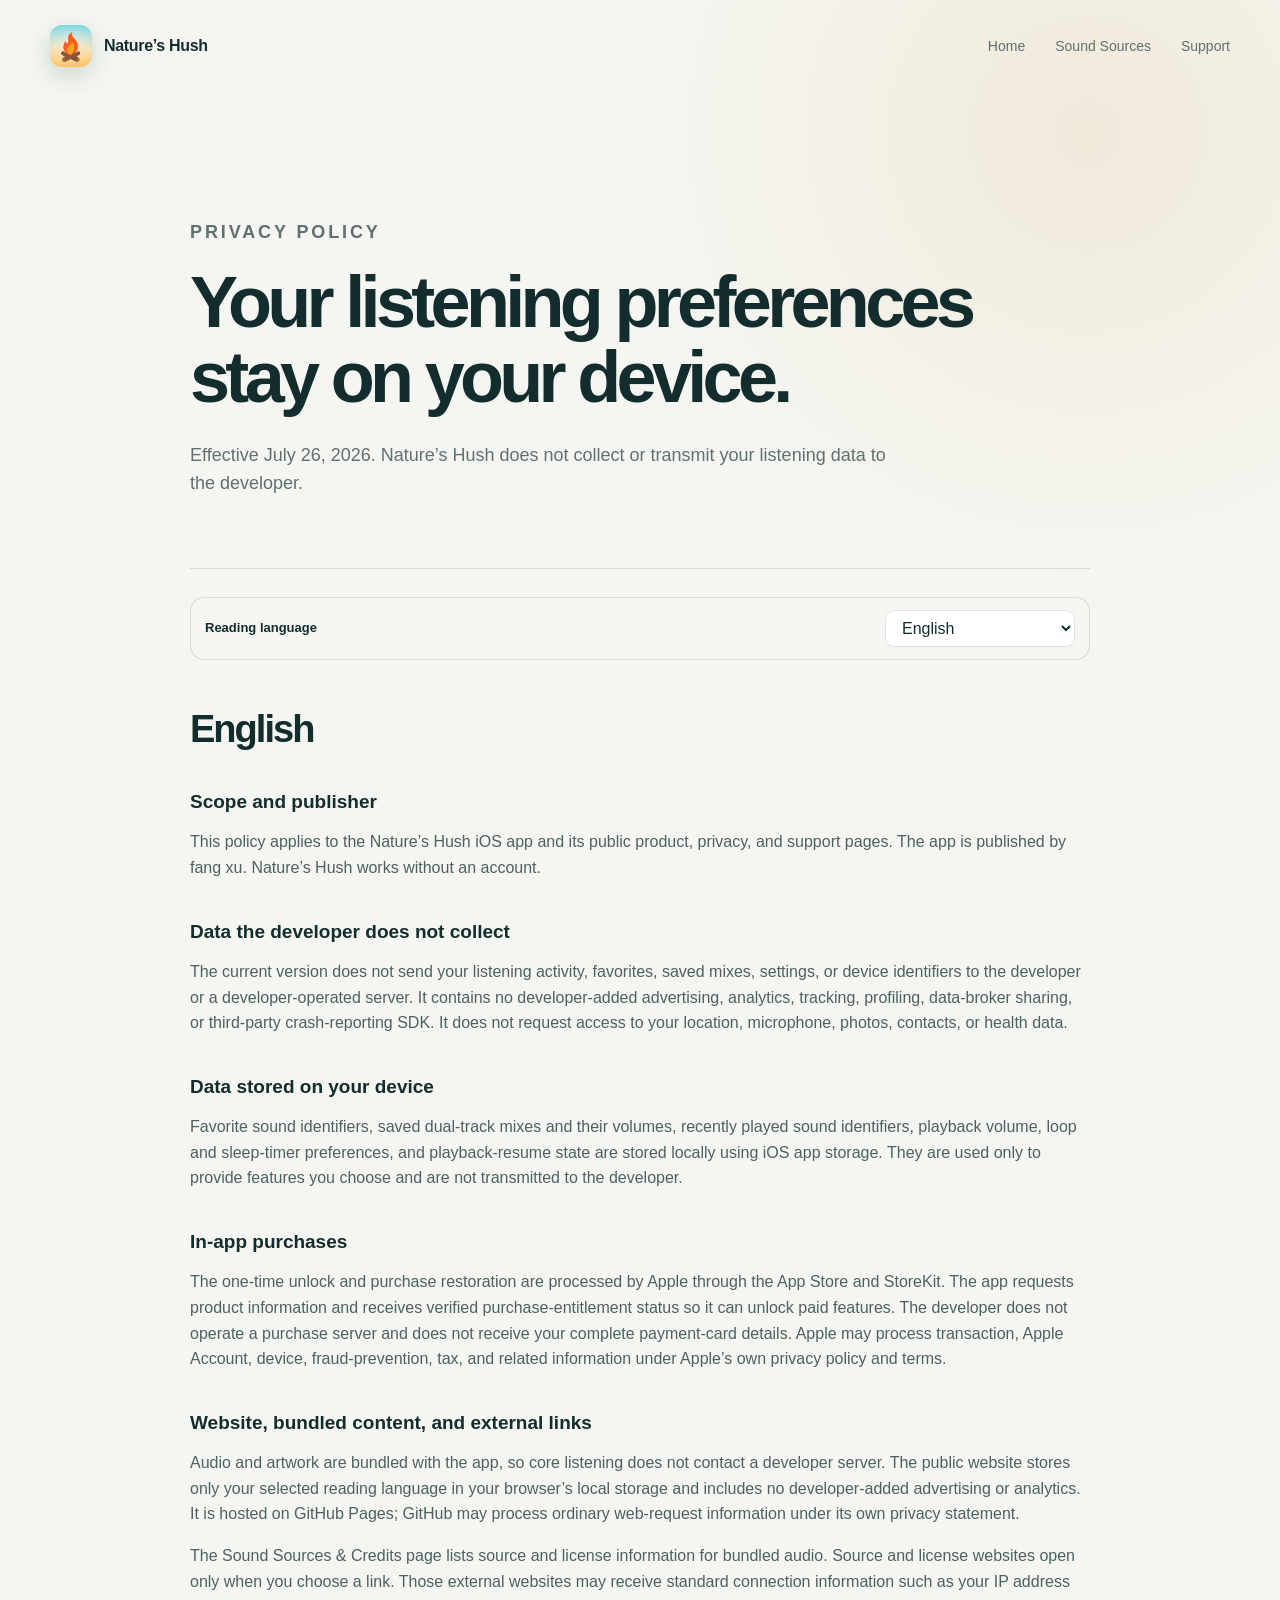
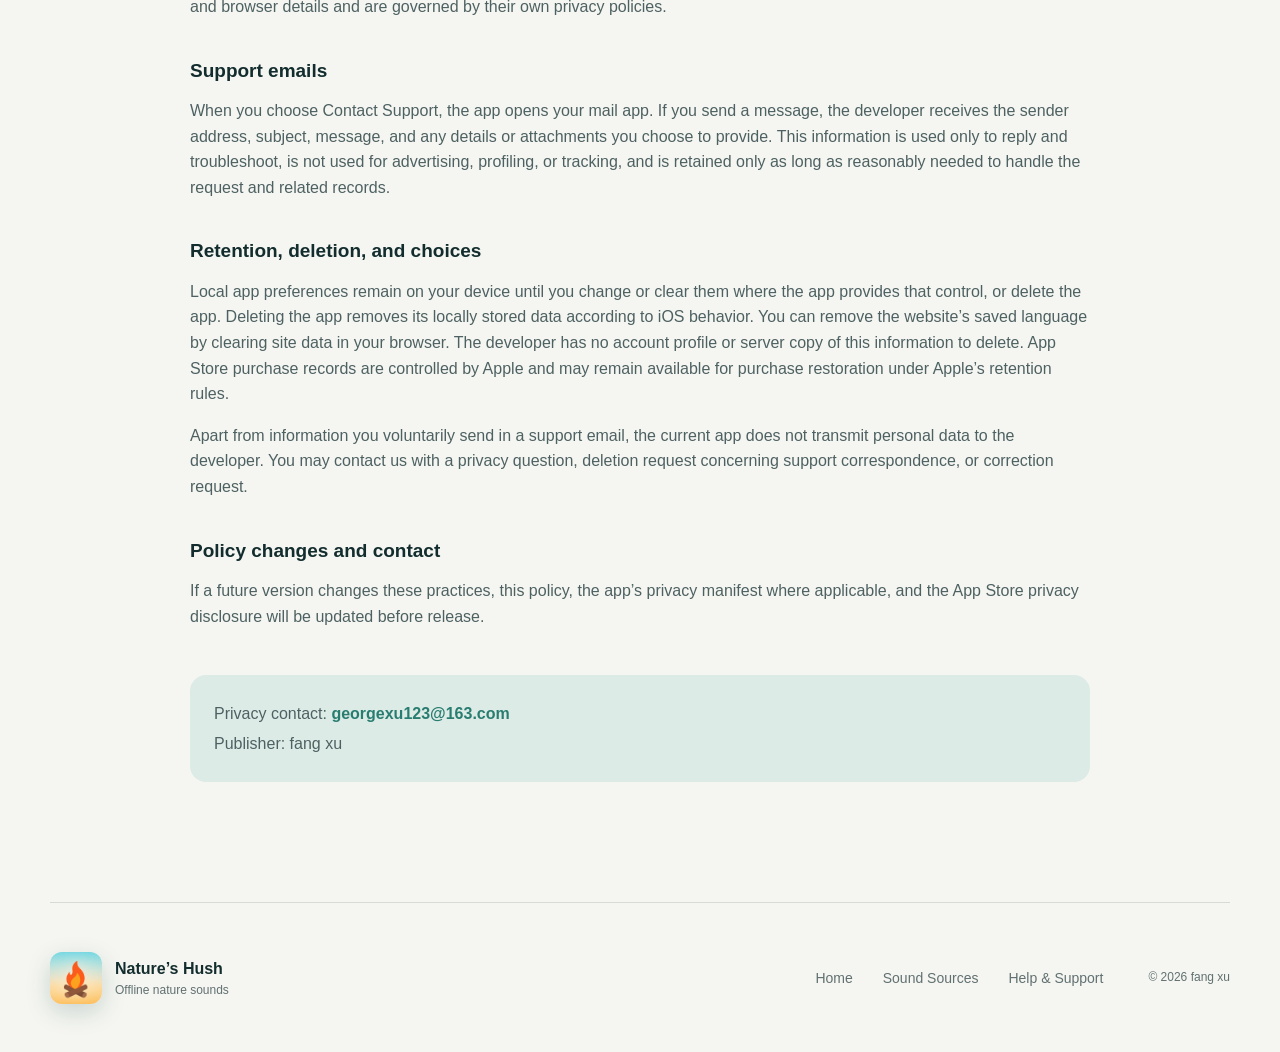
==== commit 662301cc: "Update multilingual source and legal pages" ====
--- a/privacy.html
+++ b/privacy.html
@@ -52,9 +52,11 @@
       <h3>网站、内置内容与外部链接</h3>
       <p>音频和图片均随 App 打包，因此核心聆听不会连接开发者服务器。公开网站只会在浏览器本地存储中保存你选择的阅读语言，不包含开发者接入的广告或分析服务。网站托管于 GitHub Pages；GitHub 可能依照其隐私声明处理常规网页请求信息。</p>
       <p>“<a href="sources.html">声音来源与致谢</a>”页面列出内置音频的来源和许可。只有在你主动点击时，才会打开来源或许可网站。这些外部网站可能收到 IP 地址、浏览器信息等常规连接信息，并适用各自的隐私政策。</p>
+      <h3>支持邮件</h3>
+      <p>当你选择“联系支持”时，App 会打开系统邮件应用。只有在你主动发送邮件后，开发者才会收到发件邮箱、主题、正文，以及你自行提供的设备信息或附件。这些信息仅用于回复和排查问题，不用于广告、用户画像或跟踪，并只在处理请求及相关记录所需的合理期限内保留。</p>
       <h3>保留、删除与选择</h3>
       <p>本地偏好会保存在你的设备上，直到你在 App 提供相应入口时修改或清除，或者删除 App。按照 iOS 的行为，删除 App 会移除其本地数据。你可以通过清除浏览器的网站数据来删除网站保存的语言选择。开发者没有你的账户资料或这些信息的服务器副本可供删除。App Store 购买记录由 Apple 管理，并可能依据 Apple 的保留规则继续用于恢复购买。</p>
-      <p>由于当前 App 不向开发者收集个人数据，因此不存在需要向开发者撤回的数据收集同意。你仍可就隐私问题或更正请求联系我们。</p>
+      <p>除你主动通过支持邮件提供的信息外，当前 App 不会向开发者传输个人数据。你可以就隐私问题、支持邮件删除请求或更正请求联系我们。</p>
       <h3>政策更新与联系方式</h3>
       <p>如果未来版本改变这些做法，我们会在发布前同步更新本政策、适用时的 App 隐私清单，以及 App Store 隐私披露。</p>
       <div class="legal-meta">
@@ -72,13 +74,15 @@
       <h3>裝置本機資料</h3>
       <p>收藏聲音的識別碼、儲存的雙軌組合及其音量、最近播放的聲音識別碼、播放音量、循環與睡眠計時器偏好，以及恢復播放所需的狀態，只會透過 iOS 的 App 儲存空間保存在你的裝置上。這些資訊僅用於提供你選擇的功能，不會傳送給開發者。</p>
       <h3>App 內購買</h3>
-      <p>一次性解鎖與回復購買由 Apple 透過 App Store 和 StoreKit 處理。App 會要求商品資訊並取得經過驗證的購買權益狀態，以決定是否解鎖付費功能。開發者不營運購買伺服器，也不會收到你的完整付款卡資料。Apple 可能依照其隱私權政策與條款處理交易、Apple 帳號、裝置、反詐騙、稅務及相關資訊。</p>
+      <p>一次性解鎖與恢復購買由 Apple 透過 App Store 和 StoreKit 處理。App 會要求商品資訊並取得經過驗證的購買權益狀態，以決定是否解鎖付費功能。開發者不營運購買伺服器，也不會收到你的完整付款卡資料。Apple 可能依照其隱私權政策與條款處理交易、Apple 帳號、裝置、反詐騙、稅務及相關資訊。</p>
       <h3>網站、內建內容與外部連結</h3>
       <p>音訊與圖片均隨 App 提供，因此核心聆聽不會連線至開發者伺服器。公開網站只會在瀏覽器本機儲存中保存你選擇的閱讀語言，不包含開發者接入的廣告或分析服務。網站由 GitHub Pages 託管；GitHub 可能依照其隱私權聲明處理一般網頁請求資訊。</p>
       <p>「<a href="sources.html">聲音來源與致謝</a>」列出內建音訊的來源和授權。只有在你主動點選時，才會開啟來源或授權網站。這些外部網站可能收到 IP 位址、瀏覽器資訊等一般連線資訊，並適用各自的隱私權政策。</p>
+      <h3>支援郵件</h3>
+      <p>當你選擇「聯絡支援」時，App 會開啟系統郵件 App。只有在你主動寄出郵件後，開發者才會收到寄件信箱、主旨、內文，以及你自行提供的裝置資訊或附件。這些資訊僅用於回覆與排查問題，不用於廣告、使用者剖析或追蹤，並只在處理請求及相關紀錄所需的合理期限內保留。</p>
       <h3>保留、刪除與選擇</h3>
-      <p>本機偏好會保存在你的裝置上，直到你在 App 提供相應功能時修改或清除，或刪除 App。依照 iOS 的運作方式，刪除 App 會移除其本機資料。你可以清除瀏覽器的網站資料，以刪除網站保存的語言選擇。開發者沒有你的帳號資料或這些資訊的伺服器副本可供刪除。App Store 購買紀錄由 Apple 管理，並可能依 Apple 的保留規則繼續用於回復購買。</p>
-      <p>由於目前 App 不向開發者收集個人資料，因此沒有需要向開發者撤回的資料收集同意。你仍可就隱私權問題或更正要求與我們聯絡。</p>
+      <p>本機偏好會保存在你的裝置上，直到你在 App 提供相應功能時修改或清除，或刪除 App。依照 iOS 的運作方式，刪除 App 會移除其本機資料。你可以清除瀏覽器的網站資料，以刪除網站保存的語言選擇。開發者沒有你的帳號資料或這些資訊的伺服器副本可供刪除。App Store 購買紀錄由 Apple 管理，並可能依 Apple 的保留規則繼續用於恢復購買。</p>
+      <p>除你主動透過支援郵件提供的資訊外，目前 App 不會向開發者傳送個人資料。你可以就隱私權問題、支援郵件刪除要求或更正要求與我們聯絡。</p>
       <h3>政策更新與聯絡方式</h3>
       <p>若未來版本改變這些做法，我們會在發布前同步更新本政策、適用時的 App 隱私權資訊清單，以及 App Store 隱私權揭露。</p>
       <div class="legal-meta">
@@ -100,9 +104,11 @@
       <h3>Website, bundled content, and external links</h3>
       <p>Audio and artwork are bundled with the app, so core listening does not contact a developer server. The public website stores only your selected reading language in your browser’s local storage and includes no developer-added advertising or analytics. It is hosted on GitHub Pages; GitHub may process ordinary web-request information under its own privacy statement.</p>
       <p>The <a href="sources.html">Sound Sources &amp; Credits</a> page lists source and license information for bundled audio. Source and license websites open only when you choose a link. Those external websites may receive standard connection information such as your IP address and browser details and are governed by their own privacy policies.</p>
+      <h3>Support emails</h3>
+      <p>When you choose Contact Support, the app opens your mail app. If you send a message, the developer receives the sender address, subject, message, and any details or attachments you choose to provide. This information is used only to reply and troubleshoot, is not used for advertising, profiling, or tracking, and is retained only as long as reasonably needed to handle the request and related records.</p>
       <h3>Retention, deletion, and choices</h3>
       <p>Local app preferences remain on your device until you change or clear them where the app provides that control, or delete the app. Deleting the app removes its locally stored data according to iOS behavior. You can remove the website’s saved language by clearing site data in your browser. The developer has no account profile or server copy of this information to delete. App Store purchase records are controlled by Apple and may remain available for purchase restoration under Apple’s retention rules.</p>
-      <p>Because the developer does not collect personal data through the current app, there is no developer-held personal-data consent to withdraw. You may still contact us with a privacy question or correction request.</p>
+      <p>Apart from information you voluntarily send in a support email, the current app does not transmit personal data to the developer. You may contact us with a privacy question, deletion request concerning support correspondence, or correction request.</p>
       <h3>Policy changes and contact</h3>
       <p>If a future version changes these practices, this policy, the app’s privacy manifest where applicable, and the App Store privacy disclosure will be updated before release.</p>
       <div class="legal-meta">
@@ -120,13 +126,15 @@
       <h3>端末内に保存されるデータ</h3>
       <p>お気に入りの音源識別子、保存した2トラックのミックスと各音量、最近再生した音源識別子、再生音量、ループとスリープタイマーの設定、再生再開の状態は、iOS のアプリストレージを使って端末内にのみ保存されます。選択した機能の提供だけに使用され、開発者には送信されません。</p>
       <h3>アプリ内購入</h3>
-      <p>買い切りの解除と購入履歴の復元は、Apple が App Store と StoreKit を通じて処理します。アプリは商品情報を取得し、検証済みの購入権利状態を受け取って有料機能を解除します。開発者は購入用サーバーを運用せず、完全な決済カード情報を受け取りません。Apple は自社のプライバシーポリシーと規約に基づき、取引、Apple Account、端末、不正防止、税務などの情報を処理する場合があります。</p>
+      <p>一度きりの購入によるロック解除と購入履歴の復元は、Apple が App Store と StoreKit を通じて処理します。アプリは商品情報を取得し、検証済みの購入権限を確認して有料機能を利用可能にします。開発者は購入用サーバーを運用せず、完全な決済カード情報を受け取りません。Apple は自社のプライバシーポリシーと規約に基づき、取引、Apple Account、端末、不正防止、税務などの情報を処理する場合があります。</p>
       <h3>ウェブサイト、同梱コンテンツ、外部リンク</h3>
       <p>音源と画像はアプリに同梱され、基本再生で開発者のサーバーへ接続しません。公開サイトは、選択した表示言語だけをブラウザのローカルストレージに保存し、開発者が追加した広告や解析機能はありません。サイトは GitHub Pages 上でホストされ、GitHub は同社のプライバシーステートメントに基づき通常のウェブリクエスト情報を処理する場合があります。</p>
       <p>「<a href="sources.html">音源とクレジット</a>」には、同梱音源の出典とライセンスを掲載しています。出典やライセンスの外部サイトは、利用者がリンクを選んだ場合にのみ開きます。外部サイトには IP アドレスやブラウザ情報などが送られる場合があり、それぞれのプライバシーポリシーが適用されます。</p>
+      <h3>サポートメール</h3>
+      <p>「サポートに問い合わせる」を選ぶと、端末のメールアプリが開きます。実際にメールを送信した場合に限り、開発者は送信元のメールアドレス、件名、本文、および利用者が任意で記載または添付した情報を受け取ります。これらは返信と問題解決にのみ使用し、広告、プロファイリング、追跡には使用せず、問い合わせ対応と関連記録に合理的に必要な期間だけ保持します。</p>
       <h3>保存期間、削除、選択</h3>
       <p>端末内の設定は、アプリ内で変更または消去するか、アプリを削除するまで残ります。アプリを削除すると、iOS の仕組みに従ってローカルデータも削除されます。サイトの言語設定は、ブラウザのサイトデータを消去すると削除できます。開発者には、削除対象となるアカウント情報やサーバー上のコピーはありません。App Store の購入記録は Apple が管理し、同社の保存方針に従って購入復元に利用される場合があります。</p>
-      <p>現在のアプリは開発者に個人データを収集しないため、開発者に対して撤回するデータ収集への同意はありません。プライバシーに関する質問や訂正依頼は、いつでもご連絡ください。</p>
+      <p>利用者がサポートメールで任意に送信する情報を除き、現在のアプリは個人データを開発者へ送信しません。プライバシーに関する質問、サポートメールの削除依頼、訂正依頼はいつでもご連絡ください。</p>
       <h3>ポリシーの変更と連絡先</h3>
       <p>今後これらの取り扱いを変更する場合は、公開前に本ポリシー、必要に応じてアプリのプライバシーマニフェスト、および App Store のプライバシー情報を更新します。</p>
       <div class="legal-meta">
@@ -148,9 +156,11 @@
       <h3>웹사이트, 포함 콘텐츠 및 외부 링크</h3>
       <p>음원과 이미지는 앱에 포함되어 기본 재생 시 개발자 서버에 연결하지 않습니다. 공개 웹사이트는 선택한 읽기 언어만 브라우저 로컬 저장소에 보관하며 개발자가 추가한 광고나 분석 기능이 없습니다. 사이트는 GitHub Pages에서 호스팅되며 GitHub은 자체 개인정보 처리방침에 따라 일반적인 웹 요청 정보를 처리할 수 있습니다.</p>
       <p>‘<a href="sources.html">음원 및 크레딧</a>’에는 포함된 음원의 출처와 라이선스가 표시됩니다. 출처 및 라이선스 웹사이트는 사용자가 링크를 선택한 경우에만 열립니다. 외부 사이트는 IP 주소와 브라우저 정보 같은 일반 연결 정보를 받을 수 있으며 각 사이트의 개인정보 처리방침이 적용됩니다.</p>
+      <h3>지원 이메일</h3>
+      <p>‘지원팀에 문의’를 선택하면 기기의 메일 앱이 열립니다. 사용자가 실제로 이메일을 보낸 경우에만 개발자는 발신 이메일 주소, 제목, 본문과 사용자가 자발적으로 제공한 기기 정보 또는 첨부 파일을 받습니다. 이 정보는 답변과 문제 해결에만 사용하며 광고, 프로파일링 또는 추적에는 사용하지 않고, 문의 처리와 관련 기록에 합리적으로 필요한 기간만 보관합니다.</p>
       <h3>보관, 삭제 및 선택</h3>
       <p>기기 내 설정은 앱에서 변경하거나 삭제할 수 있는 항목을 지우거나 앱을 삭제할 때까지 유지됩니다. 앱을 삭제하면 iOS 동작 방식에 따라 로컬 데이터도 삭제됩니다. 웹사이트의 언어 설정은 브라우저의 사이트 데이터를 지우면 삭제할 수 있습니다. 개발자는 삭제할 계정 프로필이나 서버 사본을 보유하지 않습니다. App Store 구입 기록은 Apple이 관리하며 Apple의 보관 정책에 따라 구입 복원에 계속 사용될 수 있습니다.</p>
-      <p>현재 앱은 개발자에게 개인정보를 수집하지 않으므로 개발자에게 철회할 데이터 수집 동의는 없습니다. 개인정보 문의나 정정 요청은 언제든지 연락해 주세요.</p>
+      <p>사용자가 지원 이메일로 자발적으로 보내는 정보를 제외하면 현재 앱은 개인정보를 개발자에게 전송하지 않습니다. 개인정보 문의, 지원 이메일 삭제 요청 또는 정정 요청은 언제든지 보내 주세요.</p>
       <h3>방침 변경 및 연락처</h3>
       <p>향후 이러한 방침이 바뀌면 출시 전에 본 방침, 필요한 경우 앱 개인정보 보호 매니페스트 및 App Store 개인정보 공개 내용을 업데이트합니다.</p>
       <div class="legal-meta">
@@ -168,13 +178,15 @@
       <h3>Данные на устройстве</h3>
       <p>Идентификаторы избранных и недавно прослушанных звуков, сохранённые миксы из двух дорожек и их громкость, общая громкость, настройки повтора и таймера сна, а также состояние возобновления воспроизведения хранятся только на устройстве средствами iOS. Они используются исключительно для выбранных вами функций и не передаются разработчику.</p>
       <h3>Покупки в приложении</h3>
-      <p>Разовая разблокировка и восстановление покупки обрабатываются Apple через App Store и StoreKit. Приложение запрашивает сведения о товаре и получает проверенный статус права на покупку, чтобы разблокировать платные функции. Разработчик не использует собственный сервер покупок и не получает полные данные платёжной карты. Apple может обрабатывать сведения о транзакции, Apple Account, устройстве, предотвращении мошенничества, налогах и другие связанные данные в соответствии со своей политикой и условиями.</p>
+      <p>Разовая разблокировка и восстановление покупки обрабатываются Apple через App Store и StoreKit. Приложение запрашивает сведения о товаре и проверяет подтверждённое право доступа, чтобы открыть платные функции. Разработчик не использует собственный сервер покупок и не получает полные данные платёжной карты. Apple может обрабатывать сведения о транзакции, Apple Account, устройстве, предотвращении мошенничества, налогах и другие связанные данные в соответствии со своей политикой и условиями.</p>
       <h3>Веб-сайт, встроенные материалы и внешние ссылки</h3>
       <p>Аудио и изображения встроены в приложение, поэтому основное прослушивание не обращается к серверу разработчика. Общедоступный сайт сохраняет в локальном хранилище браузера только выбранный язык и не содержит добавленной разработчиком рекламы или аналитики. Сайт размещён на GitHub Pages; GitHub может обрабатывать обычные данные веб-запросов согласно собственной политике конфиденциальности.</p>
       <p>Раздел «<a href="sources.html">Источники звука и авторы</a>» содержит источники и лицензии встроенных записей. Внешний сайт источника или лицензии открывается только по вашему выбору. Такой сайт может получить IP-адрес, сведения о браузере и другие обычные данные соединения; применяется его собственная политика.</p>
+      <h3>Письма в службу поддержки</h3>
+      <p>При выборе пункта связи с поддержкой приложение открывает почтовую программу на устройстве. Разработчик получает адрес отправителя, тему, текст и добровольно указанные сведения или вложения только после отправки письма пользователем. Эти данные используются исключительно для ответа и устранения проблемы, не применяются для рекламы, профилирования или отслеживания и хранятся лишь в течение разумного срока, необходимого для обработки обращения и связанных записей.</p>
       <h3>Хранение, удаление и выбор</h3>
       <p>Локальные настройки остаются на устройстве, пока вы не измените или не очистите их с помощью доступных функций либо не удалите приложение. При удалении приложения локальные данные удаляются в соответствии с работой iOS. Язык сайта можно удалить, очистив данные сайта в браузере. У разработчика нет учётной записи или серверной копии этих данных. Записи о покупках контролируются Apple и могут сохраняться для восстановления покупок по правилам Apple.</p>
-      <p>Поскольку текущая версия не передаёт разработчику персональные данные, у разработчика нет согласия на сбор данных, которое требуется отозвать. Вы можете обратиться к нам с вопросом или запросом на исправление.</p>
+      <p>За исключением сведений, добровольно отправленных в письме поддержке, текущая версия не передаёт разработчику персональные данные. Вы можете обратиться с вопросом о конфиденциальности, запросом на удаление переписки с поддержкой или исправление данных.</p>
       <h3>Изменения и контакты</h3>
       <p>Если эти правила изменятся, до выпуска соответствующей версии мы обновим настоящую политику, манифест конфиденциальности приложения (если применимо) и сведения в App Store.</p>
       <div class="legal-meta">
@@ -190,15 +202,17 @@
       <h3>Daten, die der Entwickler nicht erhebt</h3>
       <p>Die aktuelle Version übermittelt Höraktivitäten, Favoriten, gespeicherte Mixe, Einstellungen oder Gerätekennungen weder an den Entwickler noch an einen von ihm betriebenen Server. Sie enthält keine vom Entwickler eingebundene Werbung, Analyse, Nachverfolgung, Profilbildung, Weitergabe an Datenhändler oder Absturzbericht-SDKs Dritter. Sie fordert keinen Zugriff auf Standort, Mikrofon, Fotos, Kontakte oder Gesundheitsdaten an.</p>
       <h3>Lokal auf dem Gerät gespeicherte Daten</h3>
-      <p>Kennungen favorisierten und zuletzt abgespielter Klänge, gespeicherte Zweispur-Mixes samt Lautstärken, Wiedergabelautstärke, Wiederholungs- und Sleep-Timer-Einstellungen sowie der Wiedergabefortsetzungsstatus werden ausschließlich im iOS-App-Speicher auf Ihrem Gerät abgelegt. Sie dienen nur den gewählten Funktionen und werden nicht an den Entwickler übermittelt.</p>
+      <p>Kennungen der als Favoriten markierten und zuletzt abgespielten Klänge, gespeicherte Zweispur-Mixes samt Lautstärken, Wiedergabelautstärke, Wiederholungs- und Sleep-Timer-Einstellungen sowie der Status zur Fortsetzung der Wiedergabe werden ausschließlich im iOS-App-Speicher auf Ihrem Gerät abgelegt. Sie dienen nur den gewählten Funktionen und werden nicht an den Entwickler übermittelt.</p>
       <h3>In-App-Käufe</h3>
       <p>Die einmalige Freischaltung und die Wiederherstellung werden von Apple über App Store und StoreKit verarbeitet. Die App ruft Produktinformationen ab und erhält einen verifizierten Berechtigungsstatus, um bezahlte Funktionen freizuschalten. Der Entwickler betreibt keinen eigenen Kaufserver und erhält keine vollständigen Zahlungskartendaten. Apple kann Transaktions-, Apple-Account-, Geräte-, Betrugspräventions-, Steuer- und verwandte Daten gemäß eigenen Richtlinien und Bedingungen verarbeiten.</p>
       <h3>Website, integrierte Inhalte und externe Links</h3>
       <p>Audio und Bilder sind in der App enthalten; die grundlegende Wiedergabe kontaktiert keinen Entwickler-Server. Die öffentliche Website speichert nur die gewählte Lesesprache im lokalen Browserspeicher und enthält keine vom Entwickler hinzugefügte Werbung oder Analyse. Sie wird über GitHub Pages bereitgestellt; GitHub kann übliche Webanfragedaten nach seiner eigenen Datenschutzerklärung verarbeiten.</p>
       <p>„<a href="sources.html">Tonquellen und Credits</a>“ nennt Quelle und Lizenz der integrierten Aufnahmen. Externe Quellen- oder Lizenzseiten werden nur geöffnet, wenn Sie einen Link wählen. Solche Seiten können IP-Adresse, Browserdaten und andere übliche Verbindungsinformationen erhalten; ihre eigenen Datenschutzbestimmungen gelten.</p>
+      <h3>Support-E-Mails</h3>
+      <p>Wenn Sie „Support kontaktieren“ wählen, öffnet die App das E-Mail-Programm des Geräts. Erst wenn Sie eine Nachricht senden, erhält der Entwickler Absenderadresse, Betreff, Nachricht sowie freiwillig angegebene Gerätedaten oder Anhänge. Diese Informationen werden ausschließlich zur Antwort und Fehlerbehebung verwendet, nicht für Werbung, Profilbildung oder Tracking, und nur so lange aufbewahrt, wie es für die Bearbeitung der Anfrage und zugehörige Unterlagen angemessen erforderlich ist.</p>
       <h3>Aufbewahrung, Löschung und Wahlmöglichkeiten</h3>
       <p>Lokale Einstellungen bleiben auf dem Gerät, bis Sie sie über vorhandene Funktionen ändern oder löschen oder die App entfernen. Beim Löschen der App werden die lokalen Daten gemäß iOS entfernt. Die gespeicherte Website-Sprache lässt sich durch Löschen der Website-Daten im Browser entfernen. Beim Entwickler existieren weder ein Nutzerkonto noch eine Serverkopie dieser Daten. App-Store-Kaufbelege werden von Apple verwaltet und können nach Apples Aufbewahrungsregeln für Wiederherstellungen erhalten bleiben.</p>
-      <p>Da die aktuelle App keine personenbezogenen Daten an den Entwickler übermittelt, gibt es keine Einwilligung zur Datenerhebung durch den Entwickler, die widerrufen werden müsste. Fragen und Berichtigungswünsche können Sie uns trotzdem senden.</p>
+      <p>Abgesehen von Informationen, die Sie freiwillig in einer Support-E-Mail senden, übermittelt die aktuelle App keine personenbezogenen Daten an den Entwickler. Sie können uns bei Datenschutzfragen sowie mit Löschanfragen zu Support-E-Mails oder Berichtigungswünschen kontaktieren.</p>
       <h3>Änderungen und Kontakt</h3>
       <p>Falls sich diese Praktiken ändern, aktualisieren wir vor Veröffentlichung die Erklärung, gegebenenfalls das Datenschutzmanifest der App und die Datenschutzangaben im App Store.</p>
       <div class="legal-meta">
@@ -216,13 +230,15 @@
       <h3>Données conservées sur l’appareil</h3>
       <p>Les identifiants des sons favoris et récemment écoutés, les mix duo sauvegardés et leurs volumes, le volume de lecture, les réglages de boucle et de minuteur, ainsi que l’état de reprise sont stockés uniquement sur votre appareil dans l’espace de l’app iOS. Ils servent aux fonctions que vous choisissez et ne sont pas transmis au développeur.</p>
       <h3>Achats intégrés</h3>
-      <p>Le déverrouillage définitif et la restauration sont traités par Apple via l’App Store et StoreKit. L’app demande les informations du produit et reçoit un état de droit d’achat vérifié afin d’activer les fonctions payantes. Le développeur n’exploite aucun serveur d’achat et ne reçoit pas les données complètes de votre carte. Apple peut traiter des informations liées à la transaction, à l’Apple Account, à l’appareil, à la lutte contre la fraude et à la fiscalité selon ses propres règles.</p>
+      <p>Le déverrouillage définitif et la restauration sont traités par Apple via l’App Store et StoreKit. L’app demande les informations du produit et vérifie les droits d’achat validés afin d’activer les fonctions payantes. Le développeur n’exploite aucun serveur d’achat et ne reçoit pas les données complètes de votre carte. Apple peut traiter des informations liées à la transaction, à l’Apple Account, à l’appareil, à la lutte contre la fraude et à la fiscalité selon ses propres règles.</p>
       <h3>Site web, contenu intégré et liens externes</h3>
       <p>Les sons et images sont intégrés à l’app ; l’écoute principale ne contacte aucun serveur du développeur. Le site public conserve uniquement la langue choisie dans le stockage local du navigateur et n’intègre aucune publicité ni analyse ajoutée par le développeur. Il est hébergé par GitHub Pages ; GitHub peut traiter les informations ordinaires d’une requête web selon sa propre politique.</p>
       <p>« <a href="sources.html">Sources sonores et crédits</a> » indique les sources et licences des enregistrements intégrés. Un site externe de source ou de licence ne s’ouvre que si vous sélectionnez son lien. Il peut recevoir l’adresse IP, les informations du navigateur et d’autres données de connexion habituelles ; sa propre politique s’applique.</p>
+      <h3>E-mails d’assistance</h3>
+      <p>Lorsque vous choisissez « Contacter l’assistance », l’app ouvre l’application de messagerie de l’appareil. Le développeur reçoit l’adresse de l’expéditeur, l’objet, le message ainsi que les informations ou pièces jointes fournies volontairement uniquement si vous envoyez l’e-mail. Ces données servent exclusivement à répondre et à résoudre le problème, ne sont utilisées ni pour la publicité, ni pour le profilage, ni pour le suivi, et ne sont conservées que pendant la durée raisonnablement nécessaire au traitement de la demande et des dossiers associés.</p>
       <h3>Conservation, suppression et choix</h3>
       <p>Les réglages locaux restent sur votre appareil jusqu’à ce que vous les modifiiez ou les effaciez via les fonctions disponibles, ou que vous supprimiez l’app. La suppression de l’app supprime ses données locales conformément au fonctionnement d’iOS. Vous pouvez supprimer la langue mémorisée par le site en effaçant les données du site dans votre navigateur. Le développeur ne possède ni profil de compte ni copie serveur de ces informations. Les achats App Store sont gérés par Apple et peuvent être conservés pour la restauration selon ses règles.</p>
-      <p>Comme l’app actuelle ne transmet aucune donnée personnelle au développeur, il n’existe aucun consentement à une collecte par le développeur à retirer. Vous pouvez néanmoins nous contacter pour toute question ou demande de rectification.</p>
+      <p>Hormis les informations que vous envoyez volontairement dans un e-mail d’assistance, l’app actuelle ne transmet aucune donnée personnelle au développeur. Vous pouvez nous contacter pour toute question de confidentialité, demande de suppression d’un échange avec l’assistance ou demande de rectification.</p>
       <h3>Modifications et contact</h3>
       <p>Si ces pratiques évoluent, nous mettrons à jour avant la sortie la présente politique, le manifeste de confidentialité de l’app le cas échéant et les informations de confidentialité de l’App Store.</p>
       <div class="legal-meta">
